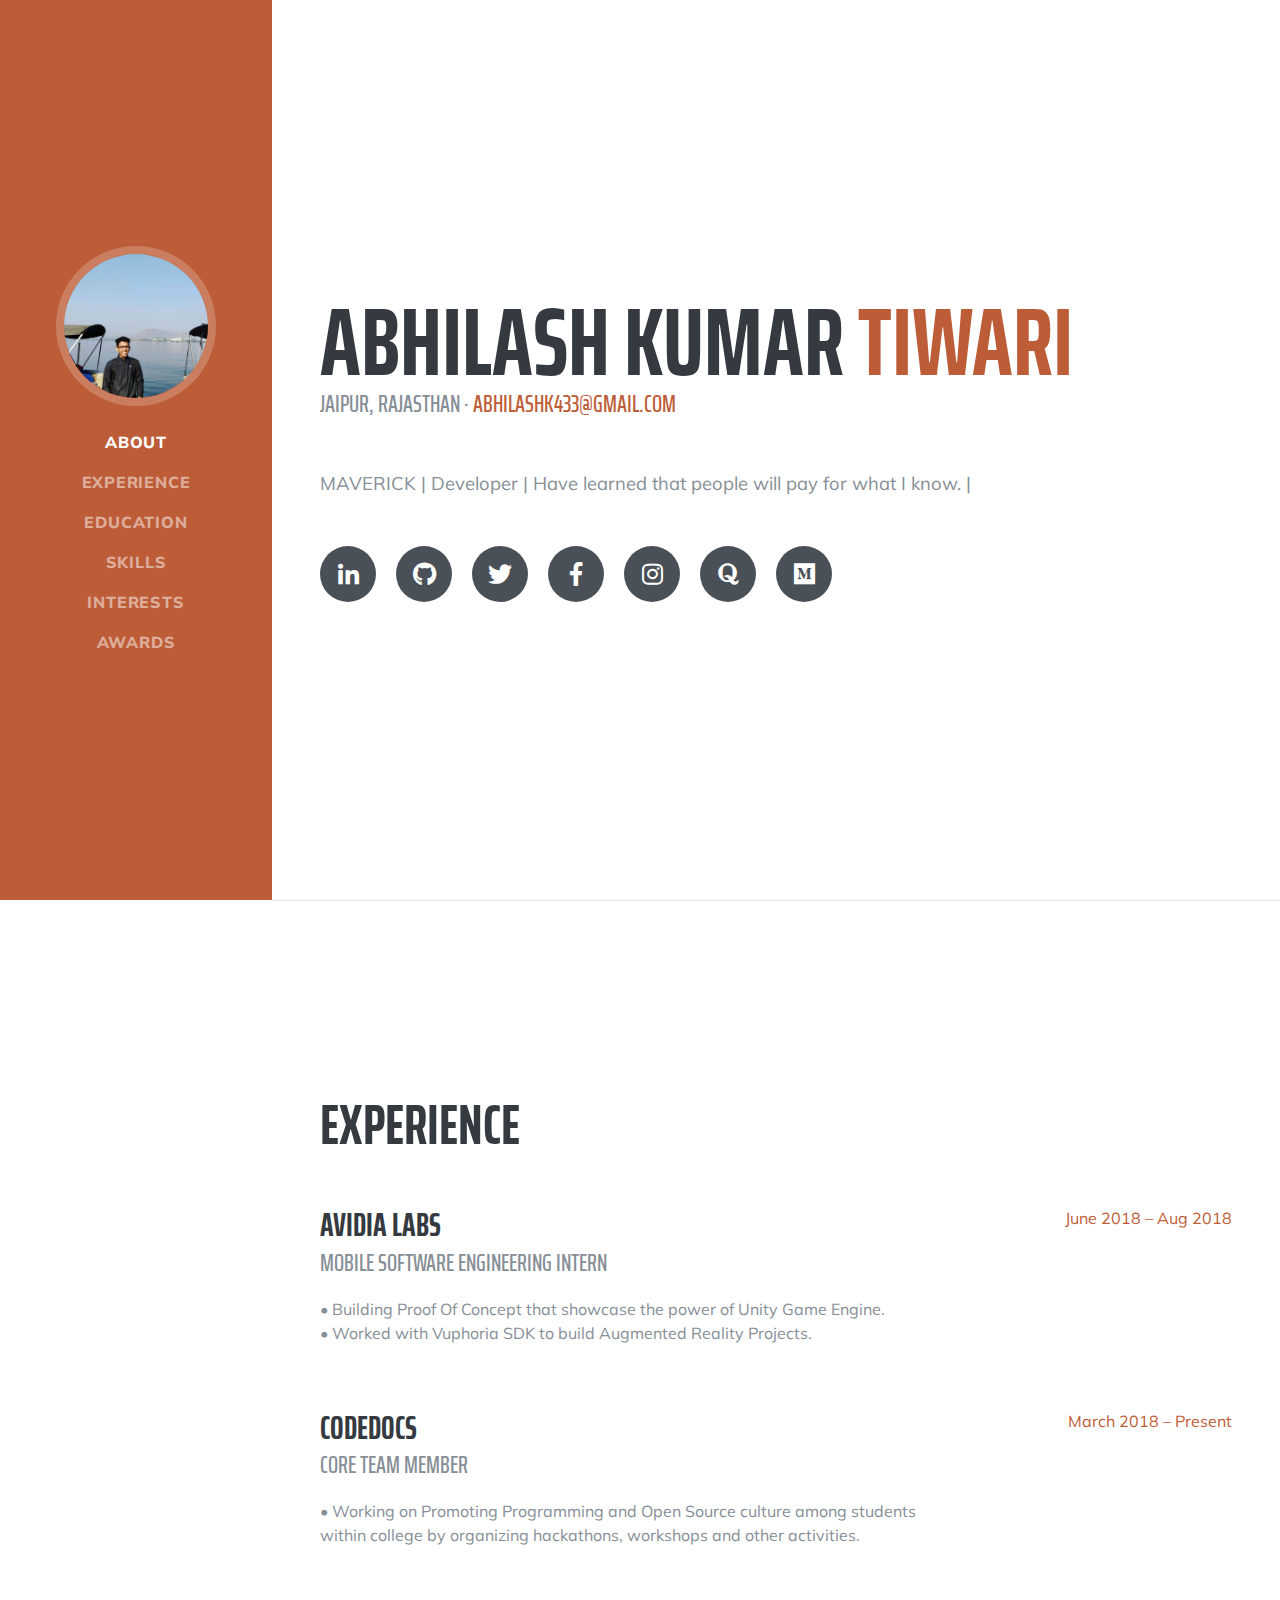
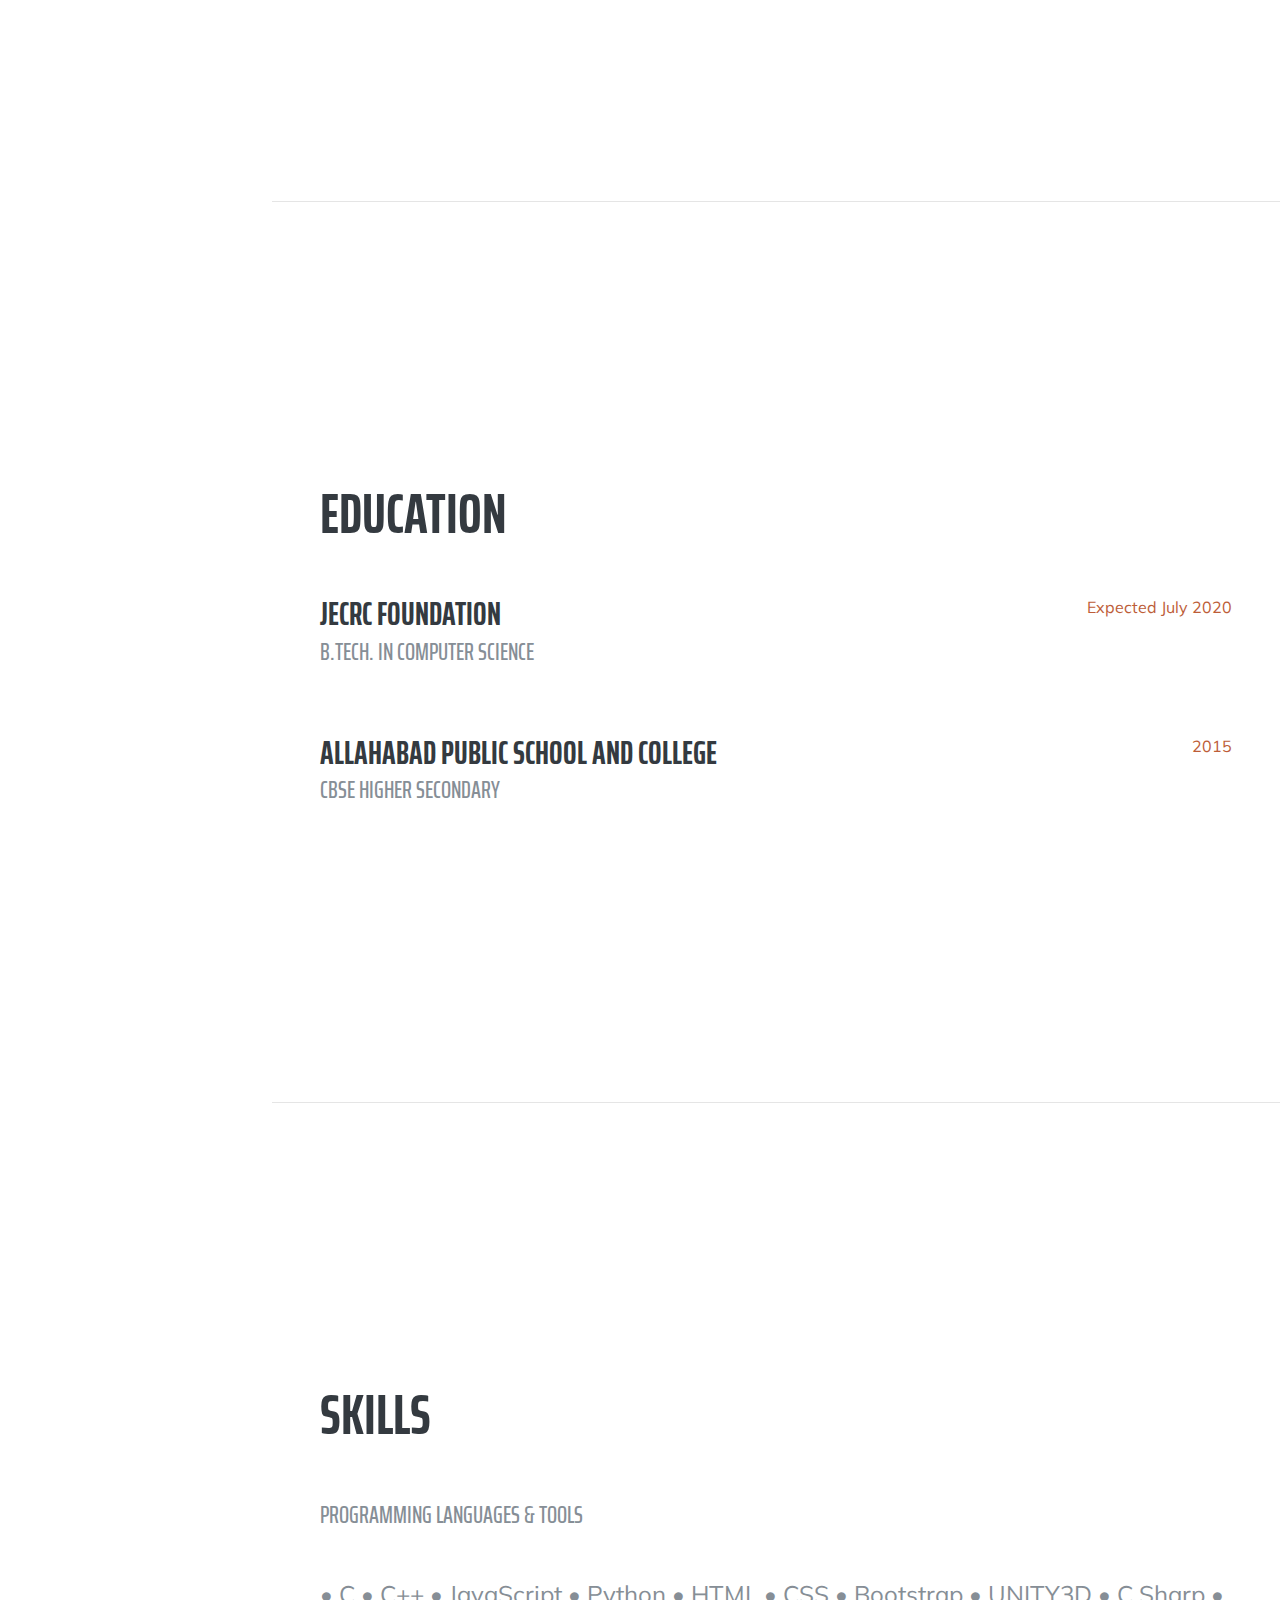
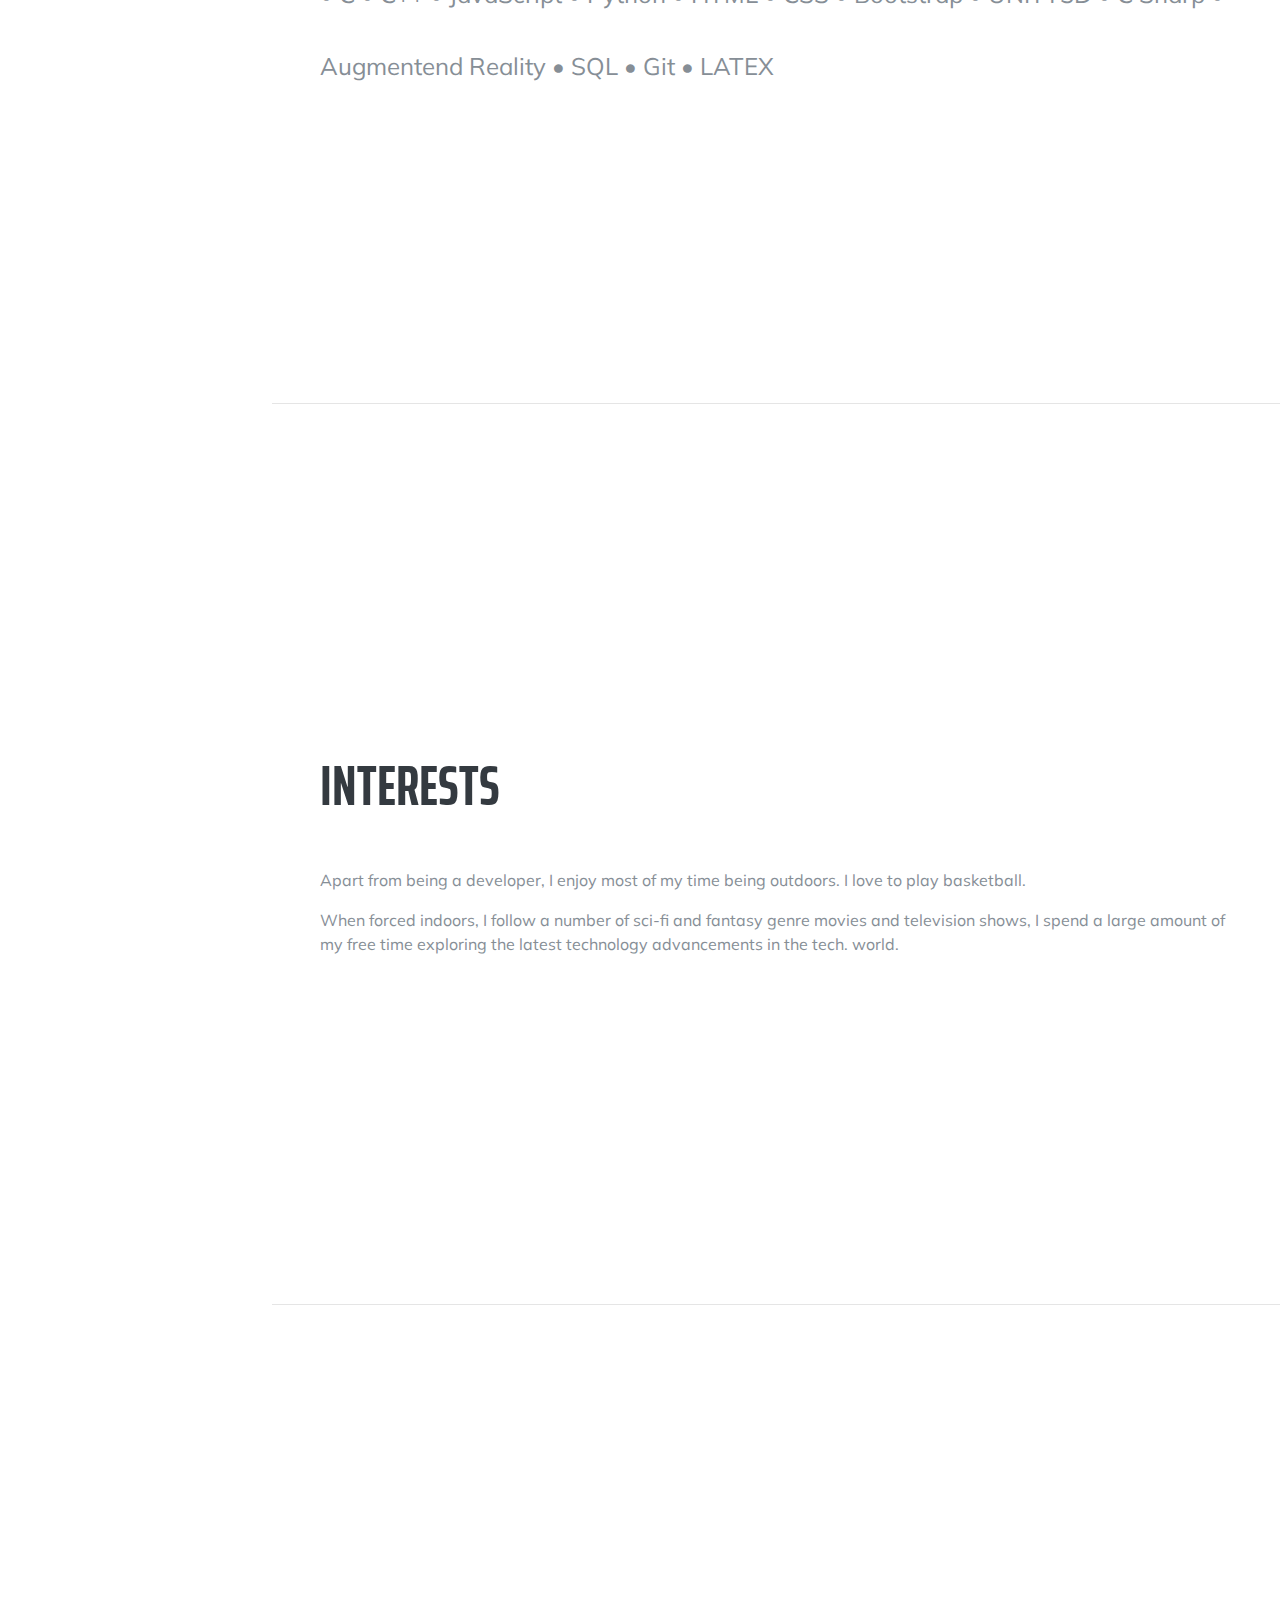
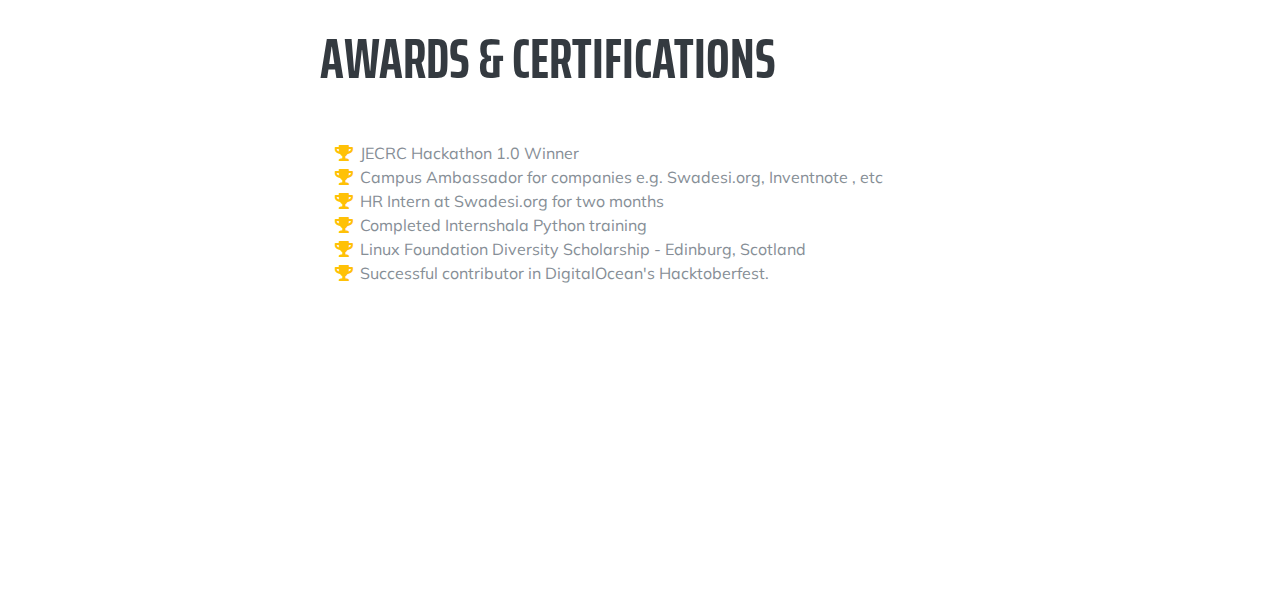
==== index.html @ 9f366ee9 "Title changed to Maverick" ====
<!DOCTYPE html>
<html lang="en">

  <head>

    <meta charset="utf-8">
    <meta name="viewport" content="width=device-width, initial-scale=1, shrink-to-fit=no">
    <meta name="description" content="">
    <meta name="author" content="">

    <title>Maverick</title>

    <!-- Bootstrap core CSS -->
    <link href="vendor/bootstrap/css/bootstrap.min.css" rel="stylesheet">

    <!-- Custom fonts for this template -->
    <link href="https://fonts.googleapis.com/css?family=Saira+Extra+Condensed:500,700" rel="stylesheet">
    <link href="https://fonts.googleapis.com/css?family=Muli:400,400i,800,800i" rel="stylesheet">
    <link href="vendor/fontawesome-free/css/all.min.css" rel="stylesheet">

    <!-- Custom styles for this template -->
    <link href="css/resume.min.css" rel="stylesheet">

  </head>

  <body id="page-top">

    <nav class="navbar navbar-expand-lg navbar-dark bg-primary fixed-top" id="sideNav">
      <a class="navbar-brand js-scroll-trigger" href="#page-top">
        <span class="d-block d-lg-none">Abhilash</span>
        <span class="d-none d-lg-block">
          <img class="img-fluid img-profile rounded-circle mx-auto mb-2" src="img/profile.jpg" alt="">
        </span>
      </a>
      <button class="navbar-toggler" type="button" data-toggle="collapse" data-target="#navbarSupportedContent" aria-controls="navbarSupportedContent" aria-expanded="false" aria-label="Toggle navigation">
        <span class="navbar-toggler-icon"></span>
      </button>
      <div class="collapse navbar-collapse" id="navbarSupportedContent">
        <ul class="navbar-nav">
          <li class="nav-item">
            <a class="nav-link js-scroll-trigger" href="#about">About</a>
          </li>
          <li class="nav-item">
            <a class="nav-link js-scroll-trigger" href="#experience">Experience</a>
          </li>
          <li class="nav-item">
            <a class="nav-link js-scroll-trigger" href="#education">Education</a>
          </li>
          <li class="nav-item">
            <a class="nav-link js-scroll-trigger" href="#skills">Skills</a>
          </li>
          <li class="nav-item">
            <a class="nav-link js-scroll-trigger" href="#interests">Interests</a>
          </li>
          <li class="nav-item">
            <a class="nav-link js-scroll-trigger" href="#awards">Awards</a>
          </li>
        </ul>
      </div>
    </nav>

    <div class="container-fluid p-0">

      <section class="resume-section p-3 p-lg-5 d-flex d-column" id="about">
        <div class="my-auto">
          <h1 class="mb-0">Abhilash Kumar
            <span class="text-primary">Tiwari</span>
          </h1>
          <div class="subheading mb-5">Jaipur, Rajasthan · 
            <a href="mailto:name@email.com">abhilashk433@gmail.com</a>
          </div>
          <p class="lead mb-5">MAVERICK | Developer | Have learned that people will pay for what I know. | </p>
          <div class="social-icons">
            <a href="https://www.linkedin.com/in/abhilashk433/" target="_blank">
              <i class="fab fa-linkedin-in"></i>
            </a>
            <a href="https://github.com/abhilashk433" target="_blank">
              <i class="fab fa-github"></i>
            </a>
            <a href="https://twitter.com/abhilashk433" target="_blank">
              <i class="fab fa-twitter"></i>
            </a>
            <a href="https://www.facebook.com/abhilashk433" target="_blank">
              <i class="fab fa-facebook-f"></i>
            </a>
            <a href="https://www.instagram.com/abhilash_ti_wari/?hl=en" target="_blank">
              <i class="fab fa-instagram"></i>
            </a>
            <a href="https://www.quora.com/profile/Abhilash-Kumar-182?share=ebcb8e58&srid=hCzfw" target="_blank">
              <i class="fab fa-quora"></i>
            </a>
            <a href="https://medium.com/@abhilashk433" target="_blank">
              <i class="fab fa-medium"></i>
            </a>
          </div>

        </div>
      </section>

      <hr class="m-0">

      <section class="resume-section p-3 p-lg-5 d-flex flex-column" id="experience">
        <div class="my-auto">
          <h2 class="mb-5">Experience</h2>

          <div class="resume-item d-flex flex-column flex-md-row mb-5">
            <div class="resume-content mr-auto">
              <h3 class="mb-0">AVIDIA LABS</h3>
              <div class="subheading mb-3"> MOBILE SOFTWARE ENGINEERING INTERN</div>
              <p>• Building Proof Of Concept that showcase the power of Unity Game Engine. <br>
                • Worked with Vuphoria SDK to build Augmented Reality Projects.</p>
            </div>
            <div class="resume-date text-md-right">
              <span class="text-primary">June 2018 – Aug 2018</span>
            </div>
          </div>

          <div class="resume-item d-flex flex-column flex-md-row mb-5">
            <div class="resume-content mr-auto">
              <h3 class="mb-0">CODEDOCS</h3>
              <div class="subheading mb-3">CORE TEAM MEMBER</div>
              <p>• Working on Promoting Programming and Open Source culture among students
                within college by organizing hackathons, workshops and other activities.</p>
            </div>
            <div class="resume-date text-md-right">
              <span class="text-primary">March 2018 – Present</span>
            </div>
          </div>

        </div>

      </section>

      <hr class="m-0">

      <section class="resume-section p-3 p-lg-5 d-flex flex-column" id="education">
        <div class="my-auto">
          <h2 class="mb-5">Education</h2>

          <div class="resume-item d-flex flex-column flex-md-row mb-5">
            <div class="resume-content mr-auto">
              <h3 class="mb-0">JECRC FOUNDATION</h3>
              <div class="subheading mb-3">B.TECH. IN COMPUTER SCIENCE</div>
              <!-- <div>Computer Science - Web Development Track</div>
              <p>GPA: 3.23</p> -->
            </div>
            <div class="resume-date text-md-right">
              <span class="text-primary">Expected July 2020</span>
            </div>
          </div>

          <div class="resume-item d-flex flex-column flex-md-row">
            <div class="resume-content mr-auto">
              <h3 class="mb-0">ALLAHABAD PUBLIC SCHOOL AND COLLEGE</h3>
              <div class="subheading mb-3">CBSE HIGHER SECONDARY</div>
              <!-- <p>GPA: 3.56</p> -->
            </div>
            <div class="resume-date text-md-right">
              <span class="text-primary">2015</span>
            </div>
          </div>

        </div>
      </section>

      <hr class="m-0">

      <section class="resume-section p-3 p-lg-5 d-flex flex-column" id="skills">
        <div class="my-auto">
          <h2 class="mb-5">Skills</h2>

          <div class="subheading mb-3">Programming Languages &amp; Tools</div>
          <ul class="list-inline dev-icons">
            <li class="list-inline-item">
                <p><font size="5">• C • C++ • JavaScript • Python
                    • HTML • CSS • Bootstrap
                    • UNITY3D • C Sharp
                    • Augmentend Reality
                    • SQL • Git • LATEX</font> 
                </p>
              </li>
                
            <!-- <li class="list-inline-item">
              <i class="fab fa-html5"></i>
            </li> -->
            <!-- <li class="list-inline-item">
              <i class="fab fa-css3-alt"></i>
            </li>
            <li class="list-inline-item">
              <i class="fab fa-js-square"></i>
            </li> -->
            <!-- <li class="list-inline-item">
              <i class="fab fa-angular"></i>
            </li>
            <li class="list-inline-item">
              <i class="fab fa-react"></i>
            </li>
            <li class="list-inline-item">
              <i class="fab fa-node-js"></i>
            </li>
            <li class="list-inline-item">
              <i class="fab fa-sass"></i>
            </li>
            <li class="list-inline-item">
              <i class="fab fa-less"></i>
            </li>
            <li class="list-inline-item">
              <i class="fab fa-wordpress"></i>
            </li>
            <li class="list-inline-item">
              <i class="fab fa-gulp"></i>
            </li>
            <li class="list-inline-item">
              <i class="fab fa-grunt"></i>
            </li>
            <li class="list-inline-item">
              <i class="fab fa-npm"></i>
            </li>
          </ul> -->

          <!-- <div class="subheading mb-3">Workflow</div>
          <ul class="fa-ul mb-0">
            <li>
              <i class="fa-li fa fa-check"></i>
              Mobile-First, Responsive Design</li>
            <li>
              <i class="fa-li fa fa-check"></i>
              Cross Browser Testing &amp; Debugging</li>
            <li>
              <i class="fa-li fa fa-check"></i>
              Cross Functional Teams</li>
            <li>
              <i class="fa-li fa fa-check"></i>
              Agile Development &amp; Scrum</li>
          </ul>
        </div> -->
      </section>

      <hr class="m-0">

      <section class="resume-section p-3 p-lg-5 d-flex flex-column" id="interests">
        <div class="my-auto">
          <h2 class="mb-5">Interests</h2>
          <p>Apart from being a developer, I enjoy most of my time being outdoors. I love to play basketball.</p>
          <p class="mb-0">When forced indoors, I follow a number of sci-fi and fantasy genre movies and television shows, I spend a large amount of my free time exploring the latest technology advancements in the tech. world.</p>
        </div>
      </section>

      <hr class="m-0">

      <section class="resume-section p-3 p-lg-5 d-flex flex-column" id="awards">
        <div class="my-auto">
          <h2 class="mb-5">Awards &amp; Certifications</h2>
          <ul class="fa-ul mb-0">
            <li>
              <i class="fa-li fa fa-trophy text-warning"></i>
              JECRC Hackathon 1.0 Winner</li>
            <li>
              <i class="fa-li fa fa-trophy text-warning"></i>
              Campus Ambassador for companies e.g. Swadesi.org, Inventnote , etc</li>
            <li>
              <i class="fa-li fa fa-trophy text-warning"></i>
              HR Intern at Swadesi.org for two months</li>
            <li>
              <i class="fa-li fa fa-trophy text-warning"></i>
              Completed Internshala Python training</li>
            <li>
              <i class="fa-li fa fa-trophy text-warning"></i>
              Linux Foundation Diversity Scholarship - Edinburg, Scotland</li>
            <li>
              <i class="fa-li fa fa-trophy text-warning"></i>
              Successful contributor in DigitalOcean's Hacktoberfest.</li>
          </ul>
        </div>
      </section>

    </div>

    <!-- Bootstrap core JavaScript -->
    <script src="vendor/jquery/jquery.min.js"></script>
    <script src="vendor/bootstrap/js/bootstrap.bundle.min.js"></script>

    <!-- Plugin JavaScript -->
    <script src="vendor/jquery-easing/jquery.easing.min.js"></script>

    <!-- Custom scripts for this template -->
    <script src="js/resume.min.js"></script>

  </body>

</html>
---- vendor/fontawesome-free/css/all.min.css ----
/*!
 * Font Awesome Free 5.2.0 by @fontawesome - https://fontawesome.com
 * License - https://fontawesome.com/license (Icons: CC BY 4.0, Fonts: SIL OFL 1.1, Code: MIT License)
 */
.fa,.fab,.fal,.far,.fas{-moz-osx-font-smoothing:grayscale;-webkit-font-smoothing:antialiased;display:inline-block;font-style:normal;font-variant:normal;text-rendering:auto;line-height:1}.fa-lg{font-size:1.33333em;line-height:.75em;vertical-align:-.0667em}.fa-xs{font-size:.75em}.fa-sm{font-size:.875em}.fa-1x{font-size:1em}.fa-2x{font-size:2em}.fa-3x{font-size:3em}.fa-4x{font-size:4em}.fa-5x{font-size:5em}.fa-6x{font-size:6em}.fa-7x{font-size:7em}.fa-8x{font-size:8em}.fa-9x{font-size:9em}.fa-10x{font-size:10em}.fa-fw{text-align:center;width:1.25em}.fa-ul{list-style-type:none;margin-left:2.5em;padding-left:0}.fa-ul>li{position:relative}.fa-li{left:-2em;position:absolute;text-align:center;width:2em;line-height:inherit}.fa-border{border:.08em solid #eee;border-radius:.1em;padding:.2em .25em .15em}.fa-pull-left{float:left}.fa-pull-right{float:right}.fa.fa-pull-left,.fab.fa-pull-left,.fal.fa-pull-left,.far.fa-pull-left,.fas.fa-pull-left{margin-right:.3em}.fa.fa-pull-right,.fab.fa-pull-right,.fal.fa-pull-right,.far.fa-pull-right,.fas.fa-pull-right{margin-left:.3em}.fa-spin{animation:a 2s infinite linear}.fa-pulse{animation:a 1s infinite steps(8)}@keyframes a{0%{transform:rotate(0deg)}to{transform:rotate(1turn)}}.fa-rotate-90{-ms-filter:"progid:DXImageTransform.Microsoft.BasicImage(rotation=1)";transform:rotate(90deg)}.fa-rotate-180{-ms-filter:"progid:DXImageTransform.Microsoft.BasicImage(rotation=2)";transform:rotate(180deg)}.fa-rotate-270{-ms-filter:"progid:DXImageTransform.Microsoft.BasicImage(rotation=3)";transform:rotate(270deg)}.fa-flip-horizontal{-ms-filter:"progid:DXImageTransform.Microsoft.BasicImage(rotation=0, mirror=1)";transform:scaleX(-1)}.fa-flip-vertical{transform:scaleY(-1)}.fa-flip-horizontal.fa-flip-vertical,.fa-flip-vertical{-ms-filter:"progid:DXImageTransform.Microsoft.BasicImage(rotation=2, mirror=1)"}.fa-flip-horizontal.fa-flip-vertical{transform:scale(-1)}:root .fa-flip-horizontal,:root .fa-flip-vertical,:root .fa-rotate-90,:root .fa-rotate-180,:root .fa-rotate-270{-webkit-filter:none;filter:none}.fa-stack{display:inline-block;height:2em;line-height:2em;position:relative;vertical-align:middle;width:2em}.fa-stack-1x,.fa-stack-2x{left:0;position:absolute;text-align:center;width:100%}.fa-stack-1x{line-height:inherit}.fa-stack-2x{font-size:2em}.fa-inverse{color:#fff}.fa-500px:before{content:"\f26e"}.fa-accessible-icon:before{content:"\f368"}.fa-accusoft:before{content:"\f369"}.fa-address-book:before{content:"\f2b9"}.fa-address-card:before{content:"\f2bb"}.fa-adjust:before{content:"\f042"}.fa-adn:before{content:"\f170"}.fa-adversal:before{content:"\f36a"}.fa-affiliatetheme:before{content:"\f36b"}.fa-air-freshener:before{content:"\f5d0"}.fa-algolia:before{content:"\f36c"}.fa-align-center:before{content:"\f037"}.fa-align-justify:before{content:"\f039"}.fa-align-left:before{content:"\f036"}.fa-align-right:before{content:"\f038"}.fa-allergies:before{content:"\f461"}.fa-amazon:before{content:"\f270"}.fa-amazon-pay:before{content:"\f42c"}.fa-ambulance:before{content:"\f0f9"}.fa-american-sign-language-interpreting:before{content:"\f2a3"}.fa-amilia:before{content:"\f36d"}.fa-anchor:before{content:"\f13d"}.fa-android:before{content:"\f17b"}.fa-angellist:before{content:"\f209"}.fa-angle-double-down:before{content:"\f103"}.fa-angle-double-left:before{content:"\f100"}.fa-angle-double-right:before{content:"\f101"}.fa-angle-double-up:before{content:"\f102"}.fa-angle-down:before{content:"\f107"}.fa-angle-left:before{content:"\f104"}.fa-angle-right:before{content:"\f105"}.fa-angle-up:before{content:"\f106"}.fa-angry:before{content:"\f556"}.fa-angrycreative:before{content:"\f36e"}.fa-angular:before{content:"\f420"}.fa-app-store:before{content:"\f36f"}.fa-app-store-ios:before{content:"\f370"}.fa-apper:before{content:"\f371"}.fa-apple:before{content:"\f179"}.fa-apple-alt:before{content:"\f5d1"}.fa-apple-pay:before{content:"\f415"}.fa-archive:before{content:"\f187"}.fa-archway:before{content:"\f557"}.fa-arrow-alt-circle-down:before{content:"\f358"}.fa-arrow-alt-circle-left:before{content:"\f359"}.fa-arrow-alt-circle-right:before{content:"\f35a"}.fa-arrow-alt-circle-up:before{content:"\f35b"}.fa-arrow-circle-down:before{content:"\f0ab"}.fa-arrow-circle-left:before{content:"\f0a8"}.fa-arrow-circle-right:before{content:"\f0a9"}.fa-arrow-circle-up:before{content:"\f0aa"}.fa-arrow-down:before{content:"\f063"}.fa-arrow-left:before{content:"\f060"}.fa-arrow-right:before{content:"\f061"}.fa-arrow-up:before{content:"\f062"}.fa-arrows-alt:before{content:"\f0b2"}.fa-arrows-alt-h:before{content:"\f337"}.fa-arrows-alt-v:before{content:"\f338"}.fa-assistive-listening-systems:before{content:"\f2a2"}.fa-asterisk:before{content:"\f069"}.fa-asymmetrik:before{content:"\f372"}.fa-at:before{content:"\f1fa"}.fa-atlas:before{content:"\f558"}.fa-atom:before{content:"\f5d2"}.fa-audible:before{content:"\f373"}.fa-audio-description:before{content:"\f29e"}.fa-autoprefixer:before{content:"\f41c"}.fa-avianex:before{content:"\f374"}.fa-aviato:before{content:"\f421"}.fa-award:before{content:"\f559"}.fa-aws:before{content:"\f375"}.fa-backspace:before{content:"\f55a"}.fa-backward:before{content:"\f04a"}.fa-balance-scale:before{content:"\f24e"}.fa-ban:before{content:"\f05e"}.fa-band-aid:before{content:"\f462"}.fa-bandcamp:before{content:"\f2d5"}.fa-barcode:before{content:"\f02a"}.fa-bars:before{content:"\f0c9"}.fa-baseball-ball:before{content:"\f433"}.fa-basketball-ball:before{content:"\f434"}.fa-bath:before{content:"\f2cd"}.fa-battery-empty:before{content:"\f244"}.fa-battery-full:before{content:"\f240"}.fa-battery-half:before{content:"\f242"}.fa-battery-quarter:before{content:"\f243"}.fa-battery-three-quarters:before{content:"\f241"}.fa-bed:before{content:"\f236"}.fa-beer:before{content:"\f0fc"}.fa-behance:before{content:"\f1b4"}.fa-behance-square:before{content:"\f1b5"}.fa-bell:before{content:"\f0f3"}.fa-bell-slash:before{content:"\f1f6"}.fa-bezier-curve:before{content:"\f55b"}.fa-bicycle:before{content:"\f206"}.fa-bimobject:before{content:"\f378"}.fa-binoculars:before{content:"\f1e5"}.fa-birthday-cake:before{content:"\f1fd"}.fa-bitbucket:before{content:"\f171"}.fa-bitcoin:before{content:"\f379"}.fa-bity:before{content:"\f37a"}.fa-black-tie:before{content:"\f27e"}.fa-blackberry:before{content:"\f37b"}.fa-blender:before{content:"\f517"}.fa-blind:before{content:"\f29d"}.fa-blogger:before{content:"\f37c"}.fa-blogger-b:before{content:"\f37d"}.fa-bluetooth:before{content:"\f293"}.fa-bluetooth-b:before{content:"\f294"}.fa-bold:before{content:"\f032"}.fa-bolt:before{content:"\f0e7"}.fa-bomb:before{content:"\f1e2"}.fa-bone:before{content:"\f5d7"}.fa-bong:before{content:"\f55c"}.fa-book:before{content:"\f02d"}.fa-book-open:before{content:"\f518"}.fa-book-reader:before{content:"\f5da"}.fa-bookmark:before{content:"\f02e"}.fa-bowling-ball:before{content:"\f436"}.fa-box:before{content:"\f466"}.fa-box-open:before{content:"\f49e"}.fa-boxes:before{content:"\f468"}.fa-braille:before{content:"\f2a1"}.fa-brain:before{content:"\f5dc"}.fa-briefcase:before{content:"\f0b1"}.fa-briefcase-medical:before{content:"\f469"}.fa-broadcast-tower:before{content:"\f519"}.fa-broom:before{content:"\f51a"}.fa-brush:before{content:"\f55d"}.fa-btc:before{content:"\f15a"}.fa-bug:before{content:"\f188"}.fa-building:before{content:"\f1ad"}.fa-bullhorn:before{content:"\f0a1"}.fa-bullseye:before{content:"\f140"}.fa-burn:before{content:"\f46a"}.fa-buromobelexperte:before{content:"\f37f"}.fa-bus:before{content:"\f207"}.fa-bus-alt:before{content:"\f55e"}.fa-buysellads:before{content:"\f20d"}.fa-calculator:before{content:"\f1ec"}.fa-calendar:before{content:"\f133"}.fa-calendar-alt:before{content:"\f073"}.fa-calendar-check:before{content:"\f274"}.fa-calendar-minus:before{content:"\f272"}.fa-calendar-plus:before{content:"\f271"}.fa-calendar-times:before{content:"\f273"}.fa-camera:before{content:"\f030"}.fa-camera-retro:before{content:"\f083"}.fa-cannabis:before{content:"\f55f"}.fa-capsules:before{content:"\f46b"}.fa-car:before{content:"\f1b9"}.fa-car-alt:before{content:"\f5de"}.fa-car-battery:before{content:"\f5df"}.fa-car-crash:before{content:"\f5e1"}.fa-car-side:before{content:"\f5e4"}.fa-caret-down:before{content:"\f0d7"}.fa-caret-left:before{content:"\f0d9"}.fa-caret-right:before{content:"\f0da"}.fa-caret-square-down:before{content:"\f150"}.fa-caret-square-left:before{content:"\f191"}.fa-caret-square-right:before{content:"\f152"}.fa-caret-square-up:before{content:"\f151"}.fa-caret-up:before{content:"\f0d8"}.fa-cart-arrow-down:before{content:"\f218"}.fa-cart-plus:before{content:"\f217"}.fa-cc-amazon-pay:before{content:"\f42d"}.fa-cc-amex:before{content:"\f1f3"}.fa-cc-apple-pay:before{content:"\f416"}.fa-cc-diners-club:before{content:"\f24c"}.fa-cc-discover:before{content:"\f1f2"}.fa-cc-jcb:before{content:"\f24b"}.fa-cc-mastercard:before{content:"\f1f1"}.fa-cc-paypal:before{content:"\f1f4"}.fa-cc-stripe:before{content:"\f1f5"}.fa-cc-visa:before{content:"\f1f0"}.fa-centercode:before{content:"\f380"}.fa-certificate:before{content:"\f0a3"}.fa-chalkboard:before{content:"\f51b"}.fa-chalkboard-teacher:before{content:"\f51c"}.fa-charging-station:before{content:"\f5e7"}.fa-chart-area:before{content:"\f1fe"}.fa-chart-bar:before{content:"\f080"}.fa-chart-line:before{content:"\f201"}.fa-chart-pie:before{content:"\f200"}.fa-check:before{content:"\f00c"}.fa-check-circle:before{content:"\f058"}.fa-check-double:before{content:"\f560"}.fa-check-square:before{content:"\f14a"}.fa-chess:before{content:"\f439"}.fa-chess-bishop:before{content:"\f43a"}.fa-chess-board:before{content:"\f43c"}.fa-chess-king:before{content:"\f43f"}.fa-chess-knight:before{content:"\f441"}.fa-chess-pawn:before{content:"\f443"}.fa-chess-queen:before{content:"\f445"}.fa-chess-rook:before{content:"\f447"}.fa-chevron-circle-down:before{content:"\f13a"}.fa-chevron-circle-left:before{content:"\f137"}.fa-chevron-circle-right:before{content:"\f138"}.fa-chevron-circle-up:before{content:"\f139"}.fa-chevron-down:before{content:"\f078"}.fa-chevron-left:before{content:"\f053"}.fa-chevron-right:before{content:"\f054"}.fa-chevron-up:before{content:"\f077"}.fa-child:before{content:"\f1ae"}.fa-chrome:before{content:"\f268"}.fa-church:before{content:"\f51d"}.fa-circle:before{content:"\f111"}.fa-circle-notch:before{content:"\f1ce"}.fa-clipboard:before{content:"\f328"}.fa-clipboard-check:before{content:"\f46c"}.fa-clipboard-list:before{content:"\f46d"}.fa-clock:before{content:"\f017"}.fa-clone:before{content:"\f24d"}.fa-closed-captioning:before{content:"\f20a"}.fa-cloud:before{content:"\f0c2"}.fa-cloud-download-alt:before{content:"\f381"}.fa-cloud-upload-alt:before{content:"\f382"}.fa-cloudscale:before{content:"\f383"}.fa-cloudsmith:before{content:"\f384"}.fa-cloudversify:before{content:"\f385"}.fa-cocktail:before{content:"\f561"}.fa-code:before{content:"\f121"}.fa-code-branch:before{content:"\f126"}.fa-codepen:before{content:"\f1cb"}.fa-codiepie:before{content:"\f284"}.fa-coffee:before{content:"\f0f4"}.fa-cog:before{content:"\f013"}.fa-cogs:before{content:"\f085"}.fa-coins:before{content:"\f51e"}.fa-columns:before{content:"\f0db"}.fa-comment:before{content:"\f075"}.fa-comment-alt:before{content:"\f27a"}.fa-comment-dots:before{content:"\f4ad"}.fa-comment-slash:before{content:"\f4b3"}.fa-comments:before{content:"\f086"}.fa-compact-disc:before{content:"\f51f"}.fa-compass:before{content:"\f14e"}.fa-compress:before{content:"\f066"}.fa-concierge-bell:before{content:"\f562"}.fa-connectdevelop:before{content:"\f20e"}.fa-contao:before{content:"\f26d"}.fa-cookie:before{content:"\f563"}.fa-cookie-bite:before{content:"\f564"}.fa-copy:before{content:"\f0c5"}.fa-copyright:before{content:"\f1f9"}.fa-couch:before{content:"\f4b8"}.fa-cpanel:before{content:"\f388"}.fa-creative-commons:before{content:"\f25e"}.fa-creative-commons-by:before{content:"\f4e7"}.fa-creative-commons-nc:before{content:"\f4e8"}.fa-creative-commons-nc-eu:before{content:"\f4e9"}.fa-creative-commons-nc-jp:before{content:"\f4ea"}.fa-creative-commons-nd:before{content:"\f4eb"}.fa-creative-commons-pd:before{content:"\f4ec"}.fa-creative-commons-pd-alt:before{content:"\f4ed"}.fa-creative-commons-remix:before{content:"\f4ee"}.fa-creative-commons-sa:before{content:"\f4ef"}.fa-creative-commons-sampling:before{content:"\f4f0"}.fa-creative-commons-sampling-plus:before{content:"\f4f1"}.fa-creative-commons-share:before{content:"\f4f2"}.fa-credit-card:before{content:"\f09d"}.fa-crop:before{content:"\f125"}.fa-crop-alt:before{content:"\f565"}.fa-crosshairs:before{content:"\f05b"}.fa-crow:before{content:"\f520"}.fa-crown:before{content:"\f521"}.fa-css3:before{content:"\f13c"}.fa-css3-alt:before{content:"\f38b"}.fa-cube:before{content:"\f1b2"}.fa-cubes:before{content:"\f1b3"}.fa-cut:before{content:"\f0c4"}.fa-cuttlefish:before{content:"\f38c"}.fa-d-and-d:before{content:"\f38d"}.fa-dashcube:before{content:"\f210"}.fa-database:before{content:"\f1c0"}.fa-deaf:before{content:"\f2a4"}.fa-delicious:before{content:"\f1a5"}.fa-deploydog:before{content:"\f38e"}.fa-deskpro:before{content:"\f38f"}.fa-desktop:before{content:"\f108"}.fa-deviantart:before{content:"\f1bd"}.fa-diagnoses:before{content:"\f470"}.fa-dice:before{content:"\f522"}.fa-dice-five:before{content:"\f523"}.fa-dice-four:before{content:"\f524"}.fa-dice-one:before{content:"\f525"}.fa-dice-six:before{content:"\f526"}.fa-dice-three:before{content:"\f527"}.fa-dice-two:before{content:"\f528"}.fa-digg:before{content:"\f1a6"}.fa-digital-ocean:before{content:"\f391"}.fa-digital-tachograph:before{content:"\f566"}.fa-directions:before{content:"\f5eb"}.fa-discord:before{content:"\f392"}.fa-discourse:before{content:"\f393"}.fa-divide:before{content:"\f529"}.fa-dizzy:before{content:"\f567"}.fa-dna:before{content:"\f471"}.fa-dochub:before{content:"\f394"}.fa-docker:before{content:"\f395"}.fa-dollar-sign:before{content:"\f155"}.fa-dolly:before{content:"\f472"}.fa-dolly-flatbed:before{content:"\f474"}.fa-donate:before{content:"\f4b9"}.fa-door-closed:before{content:"\f52a"}.fa-door-open:before{content:"\f52b"}.fa-dot-circle:before{content:"\f192"}.fa-dove:before{content:"\f4ba"}.fa-download:before{content:"\f019"}.fa-draft2digital:before{content:"\f396"}.fa-drafting-compass:before{content:"\f568"}.fa-draw-polygon:before{content:"\f5ee"}.fa-dribbble:before{content:"\f17d"}.fa-dribbble-square:before{content:"\f397"}.fa-dropbox:before{content:"\f16b"}.fa-drum:before{content:"\f569"}.fa-drum-steelpan:before{content:"\f56a"}.fa-drupal:before{content:"\f1a9"}.fa-dumbbell:before{content:"\f44b"}.fa-dyalog:before{content:"\f399"}.fa-earlybirds:before{content:"\f39a"}.fa-ebay:before{content:"\f4f4"}.fa-edge:before{content:"\f282"}.fa-edit:before{content:"\f044"}.fa-eject:before{content:"\f052"}.fa-elementor:before{content:"\f430"}.fa-ellipsis-h:before{content:"\f141"}.fa-ellipsis-v:before{content:"\f142"}.fa-ello:before{content:"\f5f1"}.fa-ember:before{content:"\f423"}.fa-empire:before{content:"\f1d1"}.fa-envelope:before{content:"\f0e0"}.fa-envelope-open:before{content:"\f2b6"}.fa-envelope-square:before{content:"\f199"}.fa-envira:before{content:"\f299"}.fa-equals:before{content:"\f52c"}.fa-eraser:before{content:"\f12d"}.fa-erlang:before{content:"\f39d"}.fa-ethereum:before{content:"\f42e"}.fa-etsy:before{content:"\f2d7"}.fa-euro-sign:before{content:"\f153"}.fa-exchange-alt:before{content:"\f362"}.fa-exclamation:before{content:"\f12a"}.fa-exclamation-circle:before{content:"\f06a"}.fa-exclamation-triangle:before{content:"\f071"}.fa-expand:before{content:"\f065"}.fa-expand-arrows-alt:before{content:"\f31e"}.fa-expeditedssl:before{content:"\f23e"}.fa-external-link-alt:before{content:"\f35d"}.fa-external-link-square-alt:before{content:"\f360"}.fa-eye:before{content:"\f06e"}.fa-eye-dropper:before{content:"\f1fb"}.fa-eye-slash:before{content:"\f070"}.fa-facebook:before{content:"\f09a"}.fa-facebook-f:before{content:"\f39e"}.fa-facebook-messenger:before{content:"\f39f"}.fa-facebook-square:before{content:"\f082"}.fa-fast-backward:before{content:"\f049"}.fa-fast-forward:before{content:"\f050"}.fa-fax:before{content:"\f1ac"}.fa-feather:before{content:"\f52d"}.fa-feather-alt:before{content:"\f56b"}.fa-female:before{content:"\f182"}.fa-fighter-jet:before{content:"\f0fb"}.fa-file:before{content:"\f15b"}.fa-file-alt:before{content:"\f15c"}.fa-file-archive:before{content:"\f1c6"}.fa-file-audio:before{content:"\f1c7"}.fa-file-code:before{content:"\f1c9"}.fa-file-contract:before{content:"\f56c"}.fa-file-download:before{content:"\f56d"}.fa-file-excel:before{content:"\f1c3"}.fa-file-export:before{content:"\f56e"}.fa-file-image:before{content:"\f1c5"}.fa-file-import:before{content:"\f56f"}.fa-file-invoice:before{content:"\f570"}.fa-file-invoice-dollar:before{content:"\f571"}.fa-file-medical:before{content:"\f477"}.fa-file-medical-alt:before{content:"\f478"}.fa-file-pdf:before{content:"\f1c1"}.fa-file-powerpoint:before{content:"\f1c4"}.fa-file-prescription:before{content:"\f572"}.fa-file-signature:before{content:"\f573"}.fa-file-upload:before{content:"\f574"}.fa-file-video:before{content:"\f1c8"}.fa-file-word:before{content:"\f1c2"}.fa-fill:before{content:"\f575"}.fa-fill-drip:before{content:"\f576"}.fa-film:before{content:"\f008"}.fa-filter:before{content:"\f0b0"}.fa-fingerprint:before{content:"\f577"}.fa-fire:before{content:"\f06d"}.fa-fire-extinguisher:before{content:"\f134"}.fa-firefox:before{content:"\f269"}.fa-first-aid:before{content:"\f479"}.fa-first-order:before{content:"\f2b0"}.fa-first-order-alt:before{content:"\f50a"}.fa-firstdraft:before{content:"\f3a1"}.fa-fish:before{content:"\f578"}.fa-flag:before{content:"\f024"}.fa-flag-checkered:before{content:"\f11e"}.fa-flask:before{content:"\f0c3"}.fa-flickr:before{content:"\f16e"}.fa-flipboard:before{content:"\f44d"}.fa-flushed:before{content:"\f579"}.fa-fly:before{content:"\f417"}.fa-folder:before{content:"\f07b"}.fa-folder-open:before{content:"\f07c"}.fa-font:before{content:"\f031"}.fa-font-awesome:before{content:"\f2b4"}.fa-font-awesome-alt:before{content:"\f35c"}.fa-font-awesome-flag:before{content:"\f425"}.fa-font-awesome-logo-full:before{content:"\f4e6"}.fa-fonticons:before{content:"\f280"}.fa-fonticons-fi:before{content:"\f3a2"}.fa-football-ball:before{content:"\f44e"}.fa-fort-awesome:before{content:"\f286"}.fa-fort-awesome-alt:before{content:"\f3a3"}.fa-forumbee:before{content:"\f211"}.fa-forward:before{content:"\f04e"}.fa-foursquare:before{content:"\f180"}.fa-free-code-camp:before{content:"\f2c5"}.fa-freebsd:before{content:"\f3a4"}.fa-frog:before{content:"\f52e"}.fa-frown:before{content:"\f119"}.fa-frown-open:before{content:"\f57a"}.fa-fulcrum:before{content:"\f50b"}.fa-futbol:before{content:"\f1e3"}.fa-galactic-republic:before{content:"\f50c"}.fa-galactic-senate:before{content:"\f50d"}.fa-gamepad:before{content:"\f11b"}.fa-gas-pump:before{content:"\f52f"}.fa-gavel:before{content:"\f0e3"}.fa-gem:before{content:"\f3a5"}.fa-genderless:before{content:"\f22d"}.fa-get-pocket:before{content:"\f265"}.fa-gg:before{content:"\f260"}.fa-gg-circle:before{content:"\f261"}.fa-gift:before{content:"\f06b"}.fa-git:before{content:"\f1d3"}.fa-git-square:before{content:"\f1d2"}.fa-github:before{content:"\f09b"}.fa-github-alt:before{content:"\f113"}.fa-github-square:before{content:"\f092"}.fa-gitkraken:before{content:"\f3a6"}.fa-gitlab:before{content:"\f296"}.fa-gitter:before{content:"\f426"}.fa-glass-martini:before{content:"\f000"}.fa-glass-martini-alt:before{content:"\f57b"}.fa-glasses:before{content:"\f530"}.fa-glide:before{content:"\f2a5"}.fa-glide-g:before{content:"\f2a6"}.fa-globe:before{content:"\f0ac"}.fa-globe-africa:before{content:"\f57c"}.fa-globe-americas:before{content:"\f57d"}.fa-globe-asia:before{content:"\f57e"}.fa-gofore:before{content:"\f3a7"}.fa-golf-ball:before{content:"\f450"}.fa-goodreads:before{content:"\f3a8"}.fa-goodreads-g:before{content:"\f3a9"}.fa-google:before{content:"\f1a0"}.fa-google-drive:before{content:"\f3aa"}.fa-google-play:before{content:"\f3ab"}.fa-google-plus:before{content:"\f2b3"}.fa-google-plus-g:before{content:"\f0d5"}.fa-google-plus-square:before{content:"\f0d4"}.fa-google-wallet:before{content:"\f1ee"}.fa-graduation-cap:before{content:"\f19d"}.fa-gratipay:before{content:"\f184"}.fa-grav:before{content:"\f2d6"}.fa-greater-than:before{content:"\f531"}.fa-greater-than-equal:before{content:"\f532"}.fa-grimace:before{content:"\f57f"}.fa-grin:before{content:"\f580"}.fa-grin-alt:before{content:"\f581"}.fa-grin-beam:before{content:"\f582"}.fa-grin-beam-sweat:before{content:"\f583"}.fa-grin-hearts:before{content:"\f584"}.fa-grin-squint:before{content:"\f585"}.fa-grin-squint-tears:before{content:"\f586"}.fa-grin-stars:before{content:"\f587"}.fa-grin-tears:before{content:"\f588"}.fa-grin-tongue:before{content:"\f589"}.fa-grin-tongue-squint:before{content:"\f58a"}.fa-grin-tongue-wink:before{content:"\f58b"}.fa-grin-wink:before{content:"\f58c"}.fa-grip-horizontal:before{content:"\f58d"}.fa-grip-vertical:before{content:"\f58e"}.fa-gripfire:before{content:"\f3ac"}.fa-grunt:before{content:"\f3ad"}.fa-gulp:before{content:"\f3ae"}.fa-h-square:before{content:"\f0fd"}.fa-hacker-news:before{content:"\f1d4"}.fa-hacker-news-square:before{content:"\f3af"}.fa-hackerrank:before{content:"\f5f7"}.fa-hand-holding:before{content:"\f4bd"}.fa-hand-holding-heart:before{content:"\f4be"}.fa-hand-holding-usd:before{content:"\f4c0"}.fa-hand-lizard:before{content:"\f258"}.fa-hand-paper:before{content:"\f256"}.fa-hand-peace:before{content:"\f25b"}.fa-hand-point-down:before{content:"\f0a7"}.fa-hand-point-left:before{content:"\f0a5"}.fa-hand-point-right:before{content:"\f0a4"}.fa-hand-point-up:before{content:"\f0a6"}.fa-hand-pointer:before{content:"\f25a"}.fa-hand-rock:before{content:"\f255"}.fa-hand-scissors:before{content:"\f257"}.fa-hand-spock:before{content:"\f259"}.fa-hands:before{content:"\f4c2"}.fa-hands-helping:before{content:"\f4c4"}.fa-handshake:before{content:"\f2b5"}.fa-hashtag:before{content:"\f292"}.fa-hdd:before{content:"\f0a0"}.fa-heading:before{content:"\f1dc"}.fa-headphones:before{content:"\f025"}.fa-headphones-alt:before{content:"\f58f"}.fa-headset:before{content:"\f590"}.fa-heart:before{content:"\f004"}.fa-heartbeat:before{content:"\f21e"}.fa-helicopter:before{content:"\f533"}.fa-highlighter:before{content:"\f591"}.fa-hips:before{content:"\f452"}.fa-hire-a-helper:before{content:"\f3b0"}.fa-history:before{content:"\f1da"}.fa-hockey-puck:before{content:"\f453"}.fa-home:before{content:"\f015"}.fa-hooli:before{content:"\f427"}.fa-hornbill:before{content:"\f592"}.fa-hospital:before{content:"\f0f8"}.fa-hospital-alt:before{content:"\f47d"}.fa-hospital-symbol:before{content:"\f47e"}.fa-hot-tub:before{content:"\f593"}.fa-hotel:before{content:"\f594"}.fa-hotjar:before{content:"\f3b1"}.fa-hourglass:before{content:"\f254"}.fa-hourglass-end:before{content:"\f253"}.fa-hourglass-half:before{content:"\f252"}.fa-hourglass-start:before{content:"\f251"}.fa-houzz:before{content:"\f27c"}.fa-html5:before{content:"\f13b"}.fa-hubspot:before{content:"\f3b2"}.fa-i-cursor:before{content:"\f246"}.fa-id-badge:before{content:"\f2c1"}.fa-id-card:before{content:"\f2c2"}.fa-id-card-alt:before{content:"\f47f"}.fa-image:before{content:"\f03e"}.fa-images:before{content:"\f302"}.fa-imdb:before{content:"\f2d8"}.fa-inbox:before{content:"\f01c"}.fa-indent:before{content:"\f03c"}.fa-industry:before{content:"\f275"}.fa-infinity:before{content:"\f534"}.fa-info:before{content:"\f129"}.fa-info-circle:before{content:"\f05a"}.fa-instagram:before{content:"\f16d"}.fa-internet-explorer:before{content:"\f26b"}.fa-ioxhost:before{content:"\f208"}.fa-italic:before{content:"\f033"}.fa-itunes:before{content:"\f3b4"}.fa-itunes-note:before{content:"\f3b5"}.fa-java:before{content:"\f4e4"}.fa-jedi-order:before{content:"\f50e"}.fa-jenkins:before{content:"\f3b6"}.fa-joget:before{content:"\f3b7"}.fa-joint:before{content:"\f595"}.fa-joomla:before{content:"\f1aa"}.fa-js:before{content:"\f3b8"}.fa-js-square:before{content:"\f3b9"}.fa-jsfiddle:before{content:"\f1cc"}.fa-kaggle:before{content:"\f5fa"}.fa-key:before{content:"\f084"}.fa-keybase:before{content:"\f4f5"}.fa-keyboard:before{content:"\f11c"}.fa-keycdn:before{content:"\f3ba"}.fa-kickstarter:before{content:"\f3bb"}.fa-kickstarter-k:before{content:"\f3bc"}.fa-kiss:before{content:"\f596"}.fa-kiss-beam:before{content:"\f597"}.fa-kiss-wink-heart:before{content:"\f598"}.fa-kiwi-bird:before{content:"\f535"}.fa-korvue:before{content:"\f42f"}.fa-language:before{content:"\f1ab"}.fa-laptop:before{content:"\f109"}.fa-laptop-code:before{content:"\f5fc"}.fa-laravel:before{content:"\f3bd"}.fa-lastfm:before{content:"\f202"}.fa-lastfm-square:before{content:"\f203"}.fa-laugh:before{content:"\f599"}.fa-laugh-beam:before{content:"\f59a"}.fa-laugh-squint:before{content:"\f59b"}.fa-laugh-wink:before{content:"\f59c"}.fa-layer-group:before{content:"\f5fd"}.fa-leaf:before{content:"\f06c"}.fa-leanpub:before{content:"\f212"}.fa-lemon:before{content:"\f094"}.fa-less:before{content:"\f41d"}.fa-less-than:before{content:"\f536"}.fa-less-than-equal:before{content:"\f537"}.fa-level-down-alt:before{content:"\f3be"}.fa-level-up-alt:before{content:"\f3bf"}.fa-life-ring:before{content:"\f1cd"}.fa-lightbulb:before{content:"\f0eb"}.fa-line:before{content:"\f3c0"}.fa-link:before{content:"\f0c1"}.fa-linkedin:before{content:"\f08c"}.fa-linkedin-in:before{content:"\f0e1"}.fa-linode:before{content:"\f2b8"}.fa-linux:before{content:"\f17c"}.fa-lira-sign:before{content:"\f195"}.fa-list:before{content:"\f03a"}.fa-list-alt:before{content:"\f022"}.fa-list-ol:before{content:"\f0cb"}.fa-list-ul:before{content:"\f0ca"}.fa-location-arrow:before{content:"\f124"}.fa-lock:before{content:"\f023"}.fa-lock-open:before{content:"\f3c1"}.fa-long-arrow-alt-down:before{content:"\f309"}.fa-long-arrow-alt-left:before{content:"\f30a"}.fa-long-arrow-alt-right:before{content:"\f30b"}.fa-long-arrow-alt-up:before{content:"\f30c"}.fa-low-vision:before{content:"\f2a8"}.fa-luggage-cart:before{content:"\f59d"}.fa-lyft:before{content:"\f3c3"}.fa-magento:before{content:"\f3c4"}.fa-magic:before{content:"\f0d0"}.fa-magnet:before{content:"\f076"}.fa-mailchimp:before{content:"\f59e"}.fa-male:before{content:"\f183"}.fa-mandalorian:before{content:"\f50f"}.fa-map:before{content:"\f279"}.fa-map-marked:before{content:"\f59f"}.fa-map-marked-alt:before{content:"\f5a0"}.fa-map-marker:before{content:"\f041"}.fa-map-marker-alt:before{content:"\f3c5"}.fa-map-pin:before{content:"\f276"}.fa-map-signs:before{content:"\f277"}.fa-markdown:before{content:"\f60f"}.fa-marker:before{content:"\f5a1"}.fa-mars:before{content:"\f222"}.fa-mars-double:before{content:"\f227"}.fa-mars-stroke:before{content:"\f229"}.fa-mars-stroke-h:before{content:"\f22b"}.fa-mars-stroke-v:before{content:"\f22a"}.fa-mastodon:before{content:"\f4f6"}.fa-maxcdn:before{content:"\f136"}.fa-medal:before{content:"\f5a2"}.fa-medapps:before{content:"\f3c6"}.fa-medium:before{content:"\f23a"}.fa-medium-m:before{content:"\f3c7"}.fa-medkit:before{content:"\f0fa"}.fa-medrt:before{content:"\f3c8"}.fa-meetup:before{content:"\f2e0"}.fa-megaport:before{content:"\f5a3"}.fa-meh:before{content:"\f11a"}.fa-meh-blank:before{content:"\f5a4"}.fa-meh-rolling-eyes:before{content:"\f5a5"}.fa-memory:before{content:"\f538"}.fa-mercury:before{content:"\f223"}.fa-microchip:before{content:"\f2db"}.fa-microphone:before{content:"\f130"}.fa-microphone-alt:before{content:"\f3c9"}.fa-microphone-alt-slash:before{content:"\f539"}.fa-microphone-slash:before{content:"\f131"}.fa-microscope:before{content:"\f610"}.fa-microsoft:before{content:"\f3ca"}.fa-minus:before{content:"\f068"}.fa-minus-circle:before{content:"\f056"}.fa-minus-square:before{content:"\f146"}.fa-mix:before{content:"\f3cb"}.fa-mixcloud:before{content:"\f289"}.fa-mizuni:before{content:"\f3cc"}.fa-mobile:before{content:"\f10b"}.fa-mobile-alt:before{content:"\f3cd"}.fa-modx:before{content:"\f285"}.fa-monero:before{content:"\f3d0"}.fa-money-bill:before{content:"\f0d6"}.fa-money-bill-alt:before{content:"\f3d1"}.fa-money-bill-wave:before{content:"\f53a"}.fa-money-bill-wave-alt:before{content:"\f53b"}.fa-money-check:before{content:"\f53c"}.fa-money-check-alt:before{content:"\f53d"}.fa-monument:before{content:"\f5a6"}.fa-moon:before{content:"\f186"}.fa-mortar-pestle:before{content:"\f5a7"}.fa-motorcycle:before{content:"\f21c"}.fa-mouse-pointer:before{content:"\f245"}.fa-music:before{content:"\f001"}.fa-napster:before{content:"\f3d2"}.fa-neos:before{content:"\f612"}.fa-neuter:before{content:"\f22c"}.fa-newspaper:before{content:"\f1ea"}.fa-nimblr:before{content:"\f5a8"}.fa-nintendo-switch:before{content:"\f418"}.fa-node:before{content:"\f419"}.fa-node-js:before{content:"\f3d3"}.fa-not-equal:before{content:"\f53e"}.fa-notes-medical:before{content:"\f481"}.fa-npm:before{content:"\f3d4"}.fa-ns8:before{content:"\f3d5"}.fa-nutritionix:before{content:"\f3d6"}.fa-object-group:before{content:"\f247"}.fa-object-ungroup:before{content:"\f248"}.fa-odnoklassniki:before{content:"\f263"}.fa-odnoklassniki-square:before{content:"\f264"}.fa-oil-can:before{content:"\f613"}.fa-old-republic:before{content:"\f510"}.fa-opencart:before{content:"\f23d"}.fa-openid:before{content:"\f19b"}.fa-opera:before{content:"\f26a"}.fa-optin-monster:before{content:"\f23c"}.fa-osi:before{content:"\f41a"}.fa-outdent:before{content:"\f03b"}.fa-page4:before{content:"\f3d7"}.fa-pagelines:before{content:"\f18c"}.fa-paint-brush:before{content:"\f1fc"}.fa-paint-roller:before{content:"\f5aa"}.fa-palette:before{content:"\f53f"}.fa-palfed:before{content:"\f3d8"}.fa-pallet:before{content:"\f482"}.fa-paper-plane:before{content:"\f1d8"}.fa-paperclip:before{content:"\f0c6"}.fa-parachute-box:before{content:"\f4cd"}.fa-paragraph:before{content:"\f1dd"}.fa-parking:before{content:"\f540"}.fa-passport:before{content:"\f5ab"}.fa-paste:before{content:"\f0ea"}.fa-patreon:before{content:"\f3d9"}.fa-pause:before{content:"\f04c"}.fa-pause-circle:before{content:"\f28b"}.fa-paw:before{content:"\f1b0"}.fa-paypal:before{content:"\f1ed"}.fa-pen:before{content:"\f304"}.fa-pen-alt:before{content:"\f305"}.fa-pen-fancy:before{content:"\f5ac"}.fa-pen-nib:before{content:"\f5ad"}.fa-pen-square:before{content:"\f14b"}.fa-pencil-alt:before{content:"\f303"}.fa-pencil-ruler:before{content:"\f5ae"}.fa-people-carry:before{content:"\f4ce"}.fa-percent:before{content:"\f295"}.fa-percentage:before{content:"\f541"}.fa-periscope:before{content:"\f3da"}.fa-phabricator:before{content:"\f3db"}.fa-phoenix-framework:before{content:"\f3dc"}.fa-phoenix-squadron:before{content:"\f511"}.fa-phone:before{content:"\f095"}.fa-phone-slash:before{content:"\f3dd"}.fa-phone-square:before{content:"\f098"}.fa-phone-volume:before{content:"\f2a0"}.fa-php:before{content:"\f457"}.fa-pied-piper:before{content:"\f2ae"}.fa-pied-piper-alt:before{content:"\f1a8"}.fa-pied-piper-hat:before{content:"\f4e5"}.fa-pied-piper-pp:before{content:"\f1a7"}.fa-piggy-bank:before{content:"\f4d3"}.fa-pills:before{content:"\f484"}.fa-pinterest:before{content:"\f0d2"}.fa-pinterest-p:before{content:"\f231"}.fa-pinterest-square:before{content:"\f0d3"}.fa-plane:before{content:"\f072"}.fa-plane-arrival:before{content:"\f5af"}.fa-plane-departure:before{content:"\f5b0"}.fa-play:before{content:"\f04b"}.fa-play-circle:before{content:"\f144"}.fa-playstation:before{content:"\f3df"}.fa-plug:before{content:"\f1e6"}.fa-plus:before{content:"\f067"}.fa-plus-circle:before{content:"\f055"}.fa-plus-square:before{content:"\f0fe"}.fa-podcast:before{content:"\f2ce"}.fa-poo:before{content:"\f2fe"}.fa-poop:before{content:"\f619"}.fa-portrait:before{content:"\f3e0"}.fa-pound-sign:before{content:"\f154"}.fa-power-off:before{content:"\f011"}.fa-prescription:before{content:"\f5b1"}.fa-prescription-bottle:before{content:"\f485"}.fa-prescription-bottle-alt:before{content:"\f486"}.fa-print:before{content:"\f02f"}.fa-procedures:before{content:"\f487"}.fa-product-hunt:before{content:"\f288"}.fa-project-diagram:before{content:"\f542"}.fa-pushed:before{content:"\f3e1"}.fa-puzzle-piece:before{content:"\f12e"}.fa-python:before{content:"\f3e2"}.fa-qq:before{content:"\f1d6"}.fa-qrcode:before{content:"\f029"}.fa-question:before{content:"\f128"}.fa-question-circle:before{content:"\f059"}.fa-quidditch:before{content:"\f458"}.fa-quinscape:before{content:"\f459"}.fa-quora:before{content:"\f2c4"}.fa-quote-left:before{content:"\f10d"}.fa-quote-right:before{content:"\f10e"}.fa-r-project:before{content:"\f4f7"}.fa-random:before{content:"\f074"}.fa-ravelry:before{content:"\f2d9"}.fa-react:before{content:"\f41b"}.fa-readme:before{content:"\f4d5"}.fa-rebel:before{content:"\f1d0"}.fa-receipt:before{content:"\f543"}.fa-recycle:before{content:"\f1b8"}.fa-red-river:before{content:"\f3e3"}.fa-reddit:before{content:"\f1a1"}.fa-reddit-alien:before{content:"\f281"}.fa-reddit-square:before{content:"\f1a2"}.fa-redo:before{content:"\f01e"}.fa-redo-alt:before{content:"\f2f9"}.fa-registered:before{content:"\f25d"}.fa-rendact:before{content:"\f3e4"}.fa-renren:before{content:"\f18b"}.fa-reply:before{content:"\f3e5"}.fa-reply-all:before{content:"\f122"}.fa-replyd:before{content:"\f3e6"}.fa-researchgate:before{content:"\f4f8"}.fa-resolving:before{content:"\f3e7"}.fa-retweet:before{content:"\f079"}.fa-rev:before{content:"\f5b2"}.fa-ribbon:before{content:"\f4d6"}.fa-road:before{content:"\f018"}.fa-robot:before{content:"\f544"}.fa-rocket:before{content:"\f135"}.fa-rocketchat:before{content:"\f3e8"}.fa-rockrms:before{content:"\f3e9"}.fa-route:before{content:"\f4d7"}.fa-rss:before{content:"\f09e"}.fa-rss-square:before{content:"\f143"}.fa-ruble-sign:before{content:"\f158"}.fa-ruler:before{content:"\f545"}.fa-ruler-combined:before{content:"\f546"}.fa-ruler-horizontal:before{content:"\f547"}.fa-ruler-vertical:before{content:"\f548"}.fa-rupee-sign:before{content:"\f156"}.fa-sad-cry:before{content:"\f5b3"}.fa-sad-tear:before{content:"\f5b4"}.fa-safari:before{content:"\f267"}.fa-sass:before{content:"\f41e"}.fa-save:before{content:"\f0c7"}.fa-schlix:before{content:"\f3ea"}.fa-school:before{content:"\f549"}.fa-screwdriver:before{content:"\f54a"}.fa-scribd:before{content:"\f28a"}.fa-search:before{content:"\f002"}.fa-search-minus:before{content:"\f010"}.fa-search-plus:before{content:"\f00e"}.fa-searchengin:before{content:"\f3eb"}.fa-seedling:before{content:"\f4d8"}.fa-sellcast:before{content:"\f2da"}.fa-sellsy:before{content:"\f213"}.fa-server:before{content:"\f233"}.fa-servicestack:before{content:"\f3ec"}.fa-shapes:before{content:"\f61f"}.fa-share:before{content:"\f064"}.fa-share-alt:before{content:"\f1e0"}.fa-share-alt-square:before{content:"\f1e1"}.fa-share-square:before{content:"\f14d"}.fa-shekel-sign:before{content:"\f20b"}.fa-shield-alt:before{content:"\f3ed"}.fa-ship:before{content:"\f21a"}.fa-shipping-fast:before{content:"\f48b"}.fa-shirtsinbulk:before{content:"\f214"}.fa-shoe-prints:before{content:"\f54b"}.fa-shopping-bag:before{content:"\f290"}.fa-shopping-basket:before{content:"\f291"}.fa-shopping-cart:before{content:"\f07a"}.fa-shopware:before{content:"\f5b5"}.fa-shower:before{content:"\f2cc"}.fa-shuttle-van:before{content:"\f5b6"}.fa-sign:before{content:"\f4d9"}.fa-sign-in-alt:before{content:"\f2f6"}.fa-sign-language:before{content:"\f2a7"}.fa-sign-out-alt:before{content:"\f2f5"}.fa-signal:before{content:"\f012"}.fa-signature:before{content:"\f5b7"}.fa-simplybuilt:before{content:"\f215"}.fa-sistrix:before{content:"\f3ee"}.fa-sitemap:before{content:"\f0e8"}.fa-sith:before{content:"\f512"}.fa-skull:before{content:"\f54c"}.fa-skyatlas:before{content:"\f216"}.fa-skype:before{content:"\f17e"}.fa-slack:before{content:"\f198"}.fa-slack-hash:before{content:"\f3ef"}.fa-sliders-h:before{content:"\f1de"}.fa-slideshare:before{content:"\f1e7"}.fa-smile:before{content:"\f118"}.fa-smile-beam:before{content:"\f5b8"}.fa-smile-wink:before{content:"\f4da"}.fa-smoking:before{content:"\f48d"}.fa-smoking-ban:before{content:"\f54d"}.fa-snapchat:before{content:"\f2ab"}.fa-snapchat-ghost:before{content:"\f2ac"}.fa-snapchat-square:before{content:"\f2ad"}.fa-snowflake:before{content:"\f2dc"}.fa-solar-panel:before{content:"\f5ba"}.fa-sort:before{content:"\f0dc"}.fa-sort-alpha-down:before{content:"\f15d"}.fa-sort-alpha-up:before{content:"\f15e"}.fa-sort-amount-down:before{content:"\f160"}.fa-sort-amount-up:before{content:"\f161"}.fa-sort-down:before{content:"\f0dd"}.fa-sort-numeric-down:before{content:"\f162"}.fa-sort-numeric-up:before{content:"\f163"}.fa-sort-up:before{content:"\f0de"}.fa-soundcloud:before{content:"\f1be"}.fa-spa:before{content:"\f5bb"}.fa-space-shuttle:before{content:"\f197"}.fa-speakap:before{content:"\f3f3"}.fa-spinner:before{content:"\f110"}.fa-splotch:before{content:"\f5bc"}.fa-spotify:before{content:"\f1bc"}.fa-spray-can:before{content:"\f5bd"}.fa-square:before{content:"\f0c8"}.fa-square-full:before{content:"\f45c"}.fa-squarespace:before{content:"\f5be"}.fa-stack-exchange:before{content:"\f18d"}.fa-stack-overflow:before{content:"\f16c"}.fa-stamp:before{content:"\f5bf"}.fa-star:before{content:"\f005"}.fa-star-half:before{content:"\f089"}.fa-star-half-alt:before{content:"\f5c0"}.fa-star-of-life:before{content:"\f621"}.fa-staylinked:before{content:"\f3f5"}.fa-steam:before{content:"\f1b6"}.fa-steam-square:before{content:"\f1b7"}.fa-steam-symbol:before{content:"\f3f6"}.fa-step-backward:before{content:"\f048"}.fa-step-forward:before{content:"\f051"}.fa-stethoscope:before{content:"\f0f1"}.fa-sticker-mule:before{content:"\f3f7"}.fa-sticky-note:before{content:"\f249"}.fa-stop:before{content:"\f04d"}.fa-stop-circle:before{content:"\f28d"}.fa-stopwatch:before{content:"\f2f2"}.fa-store:before{content:"\f54e"}.fa-store-alt:before{content:"\f54f"}.fa-strava:before{content:"\f428"}.fa-stream:before{content:"\f550"}.fa-street-view:before{content:"\f21d"}.fa-strikethrough:before{content:"\f0cc"}.fa-stripe:before{content:"\f429"}.fa-stripe-s:before{content:"\f42a"}.fa-stroopwafel:before{content:"\f551"}.fa-studiovinari:before{content:"\f3f8"}.fa-stumbleupon:before{content:"\f1a4"}.fa-stumbleupon-circle:before{content:"\f1a3"}.fa-subscript:before{content:"\f12c"}.fa-subway:before{content:"\f239"}.fa-suitcase:before{content:"\f0f2"}.fa-suitcase-rolling:before{content:"\f5c1"}.fa-sun:before{content:"\f185"}.fa-superpowers:before{content:"\f2dd"}.fa-superscript:before{content:"\f12b"}.fa-supple:before{content:"\f3f9"}.fa-surprise:before{content:"\f5c2"}.fa-swatchbook:before{content:"\f5c3"}.fa-swimmer:before{content:"\f5c4"}.fa-swimming-pool:before{content:"\f5c5"}.fa-sync:before{content:"\f021"}.fa-sync-alt:before{content:"\f2f1"}.fa-syringe:before{content:"\f48e"}.fa-table:before{content:"\f0ce"}.fa-table-tennis:before{content:"\f45d"}.fa-tablet:before{content:"\f10a"}.fa-tablet-alt:before{content:"\f3fa"}.fa-tablets:before{content:"\f490"}.fa-tachometer-alt:before{content:"\f3fd"}.fa-tag:before{content:"\f02b"}.fa-tags:before{content:"\f02c"}.fa-tape:before{content:"\f4db"}.fa-tasks:before{content:"\f0ae"}.fa-taxi:before{content:"\f1ba"}.fa-teamspeak:before{content:"\f4f9"}.fa-teeth:before{content:"\f62e"}.fa-teeth-open:before{content:"\f62f"}.fa-telegram:before{content:"\f2c6"}.fa-telegram-plane:before{content:"\f3fe"}.fa-tencent-weibo:before{content:"\f1d5"}.fa-terminal:before{content:"\f120"}.fa-text-height:before{content:"\f034"}.fa-text-width:before{content:"\f035"}.fa-th:before{content:"\f00a"}.fa-th-large:before{content:"\f009"}.fa-th-list:before{content:"\f00b"}.fa-theater-masks:before{content:"\f630"}.fa-themeco:before{content:"\f5c6"}.fa-themeisle:before{content:"\f2b2"}.fa-thermometer:before{content:"\f491"}.fa-thermometer-empty:before{content:"\f2cb"}.fa-thermometer-full:before{content:"\f2c7"}.fa-thermometer-half:before{content:"\f2c9"}.fa-thermometer-quarter:before{content:"\f2ca"}.fa-thermometer-three-quarters:before{content:"\f2c8"}.fa-thumbs-down:before{content:"\f165"}.fa-thumbs-up:before{content:"\f164"}.fa-thumbtack:before{content:"\f08d"}.fa-ticket-alt:before{content:"\f3ff"}.fa-times:before{content:"\f00d"}.fa-times-circle:before{content:"\f057"}.fa-tint:before{content:"\f043"}.fa-tint-slash:before{content:"\f5c7"}.fa-tired:before{content:"\f5c8"}.fa-toggle-off:before{content:"\f204"}.fa-toggle-on:before{content:"\f205"}.fa-toolbox:before{content:"\f552"}.fa-tooth:before{content:"\f5c9"}.fa-trade-federation:before{content:"\f513"}.fa-trademark:before{content:"\f25c"}.fa-traffic-light:before{content:"\f637"}.fa-train:before{content:"\f238"}.fa-transgender:before{content:"\f224"}.fa-transgender-alt:before{content:"\f225"}.fa-trash:before{content:"\f1f8"}.fa-trash-alt:before{content:"\f2ed"}.fa-tree:before{content:"\f1bb"}.fa-trello:before{content:"\f181"}.fa-tripadvisor:before{content:"\f262"}.fa-trophy:before{content:"\f091"}.fa-truck:before{content:"\f0d1"}.fa-truck-loading:before{content:"\f4de"}.fa-truck-monster:before{content:"\f63b"}.fa-truck-moving:before{content:"\f4df"}.fa-truck-pickup:before{content:"\f63c"}.fa-tshirt:before{content:"\f553"}.fa-tty:before{content:"\f1e4"}.fa-tumblr:before{content:"\f173"}.fa-tumblr-square:before{content:"\f174"}.fa-tv:before{content:"\f26c"}.fa-twitch:before{content:"\f1e8"}.fa-twitter:before{content:"\f099"}.fa-twitter-square:before{content:"\f081"}.fa-typo3:before{content:"\f42b"}.fa-uber:before{content:"\f402"}.fa-uikit:before{content:"\f403"}.fa-umbrella:before{content:"\f0e9"}.fa-umbrella-beach:before{content:"\f5ca"}.fa-underline:before{content:"\f0cd"}.fa-undo:before{content:"\f0e2"}.fa-undo-alt:before{content:"\f2ea"}.fa-uniregistry:before{content:"\f404"}.fa-universal-access:before{content:"\f29a"}.fa-university:before{content:"\f19c"}.fa-unlink:before{content:"\f127"}.fa-unlock:before{content:"\f09c"}.fa-unlock-alt:before{content:"\f13e"}.fa-untappd:before{content:"\f405"}.fa-upload:before{content:"\f093"}.fa-usb:before{content:"\f287"}.fa-user:before{content:"\f007"}.fa-user-alt:before{content:"\f406"}.fa-user-alt-slash:before{content:"\f4fa"}.fa-user-astronaut:before{content:"\f4fb"}.fa-user-check:before{content:"\f4fc"}.fa-user-circle:before{content:"\f2bd"}.fa-user-clock:before{content:"\f4fd"}.fa-user-cog:before{content:"\f4fe"}.fa-user-edit:before{content:"\f4ff"}.fa-user-friends:before{content:"\f500"}.fa-user-graduate:before{content:"\f501"}.fa-user-lock:before{content:"\f502"}.fa-user-md:before{content:"\f0f0"}.fa-user-minus:before{content:"\f503"}.fa-user-ninja:before{content:"\f504"}.fa-user-plus:before{content:"\f234"}.fa-user-secret:before{content:"\f21b"}.fa-user-shield:before{content:"\f505"}.fa-user-slash:before{content:"\f506"}.fa-user-tag:before{content:"\f507"}.fa-user-tie:before{content:"\f508"}.fa-user-times:before{content:"\f235"}.fa-users:before{content:"\f0c0"}.fa-users-cog:before{content:"\f509"}.fa-ussunnah:before{content:"\f407"}.fa-utensil-spoon:before{content:"\f2e5"}.fa-utensils:before{content:"\f2e7"}.fa-vaadin:before{content:"\f408"}.fa-vector-square:before{content:"\f5cb"}.fa-venus:before{content:"\f221"}.fa-venus-double:before{content:"\f226"}.fa-venus-mars:before{content:"\f228"}.fa-viacoin:before{content:"\f237"}.fa-viadeo:before{content:"\f2a9"}.fa-viadeo-square:before{content:"\f2aa"}.fa-vial:before{content:"\f492"}.fa-vials:before{content:"\f493"}.fa-viber:before{content:"\f409"}.fa-video:before{content:"\f03d"}.fa-video-slash:before{content:"\f4e2"}.fa-vimeo:before{content:"\f40a"}.fa-vimeo-square:before{content:"\f194"}.fa-vimeo-v:before{content:"\f27d"}.fa-vine:before{content:"\f1ca"}.fa-vk:before{content:"\f189"}.fa-vnv:before{content:"\f40b"}.fa-volleyball-ball:before{content:"\f45f"}.fa-volume-down:before{content:"\f027"}.fa-volume-off:before{content:"\f026"}.fa-volume-up:before{content:"\f028"}.fa-vuejs:before{content:"\f41f"}.fa-walking:before{content:"\f554"}.fa-wallet:before{content:"\f555"}.fa-warehouse:before{content:"\f494"}.fa-weebly:before{content:"\f5cc"}.fa-weibo:before{content:"\f18a"}.fa-weight:before{content:"\f496"}.fa-weight-hanging:before{content:"\f5cd"}.fa-weixin:before{content:"\f1d7"}.fa-whatsapp:before{content:"\f232"}.fa-whatsapp-square:before{content:"\f40c"}.fa-wheelchair:before{content:"\f193"}.fa-whmcs:before{content:"\f40d"}.fa-wifi:before{content:"\f1eb"}.fa-wikipedia-w:before{content:"\f266"}.fa-window-close:before{content:"\f410"}.fa-window-maximize:before{content:"\f2d0"}.fa-window-minimize:before{content:"\f2d1"}.fa-window-restore:before{content:"\f2d2"}.fa-windows:before{content:"\f17a"}.fa-wine-glass:before{content:"\f4e3"}.fa-wine-glass-alt:before{content:"\f5ce"}.fa-wix:before{content:"\f5cf"}.fa-wolf-pack-battalion:before{content:"\f514"}.fa-won-sign:before{content:"\f159"}.fa-wordpress:before{content:"\f19a"}.fa-wordpress-simple:before{content:"\f411"}.fa-wpbeginner:before{content:"\f297"}.fa-wpexplorer:before{content:"\f2de"}.fa-wpforms:before{content:"\f298"}.fa-wrench:before{content:"\f0ad"}.fa-x-ray:before{content:"\f497"}.fa-xbox:before{content:"\f412"}.fa-xing:before{content:"\f168"}.fa-xing-square:before{content:"\f169"}.fa-y-combinator:before{content:"\f23b"}.fa-yahoo:before{content:"\f19e"}.fa-yandex:before{content:"\f413"}.fa-yandex-international:before{content:"\f414"}.fa-yelp:before{content:"\f1e9"}.fa-yen-sign:before{content:"\f157"}.fa-yoast:before{content:"\f2b1"}.fa-youtube:before{content:"\f167"}.fa-youtube-square:before{content:"\f431"}.fa-zhihu:before{content:"\f63f"}.sr-only{border:0;clip:rect(0,0,0,0);height:1px;margin:-1px;overflow:hidden;padding:0;position:absolute;width:1px}.sr-only-focusable:active,.sr-only-focusable:focus{clip:auto;height:auto;margin:0;overflow:visible;position:static;width:auto}@font-face{font-family:"Font Awesome 5 Brands";font-style:normal;font-weight:normal;src:url(../webfonts/fa-brands-400.eot);src:url(../webfonts/fa-brands-400.eot?#iefix) format("embedded-opentype"),url(../webfonts/fa-brands-400.woff2) format("woff2"),url(../webfonts/fa-brands-400.woff) format("woff"),url(../webfonts/fa-brands-400.ttf) format("truetype"),url(../webfonts/fa-brands-400.svg#fontawesome) format("svg")}.fab{font-family:"Font Awesome 5 Brands"}@font-face{font-family:"Font Awesome 5 Free";font-style:normal;font-weight:400;src:url(../webfonts/fa-regular-400.eot);src:url(../webfonts/fa-regular-400.eot?#iefix) format("embedded-opentype"),url(../webfonts/fa-regular-400.woff2) format("woff2"),url(../webfonts/fa-regular-400.woff) format("woff"),url(../webfonts/fa-regular-400.ttf) format("truetype"),url(../webfonts/fa-regular-400.svg#fontawesome) format("svg")}.far{font-weight:400}@font-face{font-family:"Font Awesome 5 Free";font-style:normal;font-weight:900;src:url(../webfonts/fa-solid-900.eot);src:url(../webfonts/fa-solid-900.eot?#iefix) format("embedded-opentype"),url(../webfonts/fa-solid-900.woff2) format("woff2"),url(../webfonts/fa-solid-900.woff) format("woff"),url(../webfonts/fa-solid-900.ttf) format("truetype"),url(../webfonts/fa-solid-900.svg#fontawesome) format("svg")}.fa,.far,.fas{font-family:"Font Awesome 5 Free"}.fa,.fas{font-weight:900}
---- css/resume.min.css ----
/*!
 * Start Bootstrap - Resume v5.0.1 (https://startbootstrap.com/template-overviews/resume)
 * Copyright 2013-2018 Start Bootstrap
 * Licensed under MIT (https://github.com/BlackrockDigital/startbootstrap-resume/blob/master/LICENSE)
 */body{font-family:Muli,-apple-system,BlinkMacSystemFont,'Segoe UI',Roboto,'Helvetica Neue',Arial,sans-serif,'Apple Color Emoji','Segoe UI Emoji','Segoe UI Symbol','Noto Color Emoji';padding-top:54px;color:#868e96}@media (min-width:992px){body{padding-top:0;padding-left:17rem}}h1,h2,h3,h4,h5,h6{font-family:'Saira Extra Condensed',-apple-system,BlinkMacSystemFont,'Segoe UI',Roboto,'Helvetica Neue',Arial,sans-serif,'Apple Color Emoji','Segoe UI Emoji','Segoe UI Symbol','Noto Color Emoji';font-weight:700;text-transform:uppercase;color:#343a40}h1{font-size:6rem;line-height:5.5rem}h2{font-size:3.5rem}h3{font-size:2rem}p.lead{font-size:1.15rem;font-weight:400}.subheading{text-transform:uppercase;font-weight:500;font-family:'Saira Extra Condensed',-apple-system,BlinkMacSystemFont,'Segoe UI',Roboto,'Helvetica Neue',Arial,sans-serif,'Apple Color Emoji','Segoe UI Emoji','Segoe UI Symbol','Noto Color Emoji';font-size:1.5rem}.social-icons a{display:inline-block;height:3.5rem;width:3.5rem;background-color:#495057;color:#fff!important;border-radius:100%;text-align:center;font-size:1.5rem;line-height:3.5rem;margin-right:1rem}.social-icons a:last-child{margin-right:0}.social-icons a:hover{background-color:#bd5d38}.dev-icons{font-size:3rem}.dev-icons .list-inline-item i:hover{color:#bd5d38}#sideNav .navbar-nav .nav-item .nav-link{font-weight:800;letter-spacing:.05rem;text-transform:uppercase}#sideNav .navbar-toggler:focus{outline-color:#d48a6e}@media (min-width:992px){#sideNav{text-align:center;position:fixed;top:0;left:0;display:-webkit-box;display:-ms-flexbox;display:flex;-webkit-box-orient:vertical;-webkit-box-direction:normal;-ms-flex-direction:column;flex-direction:column;width:17rem;height:100vh}#sideNav .navbar-brand{display:-webkit-box;display:-ms-flexbox;display:flex;margin:auto auto 0;padding:.5rem}#sideNav .navbar-brand .img-profile{max-width:10rem;max-height:10rem;border:.5rem solid rgba(255,255,255,.2)}#sideNav .navbar-collapse{display:-webkit-box;display:-ms-flexbox;display:flex;-webkit-box-align:start;-ms-flex-align:start;align-items:flex-start;-webkit-box-flex:0;-ms-flex-positive:0;flex-grow:0;width:100%;margin-bottom:auto}#sideNav .navbar-collapse .navbar-nav{-webkit-box-orient:vertical;-webkit-box-direction:normal;-ms-flex-direction:column;flex-direction:column;width:100%}#sideNav .navbar-collapse .navbar-nav .nav-item{display:block}#sideNav .navbar-collapse .navbar-nav .nav-item .nav-link{display:block}}section.resume-section{padding-top:5rem!important;padding-bottom:5rem!important;max-width:75rem}section.resume-section .resume-item .resume-date{min-width:none}@media (min-width:768px){section.resume-section{min-height:100vh}section.resume-section .resume-item .resume-date{min-width:18rem}}@media (min-width:992px){section.resume-section{padding-top:3rem!important;padding-bottom:3rem!important}}.bg-primary{background-color:#bd5d38!important}.text-primary{color:#bd5d38!important}a{color:#bd5d38}a:active,a:focus,a:hover{color:#824027}
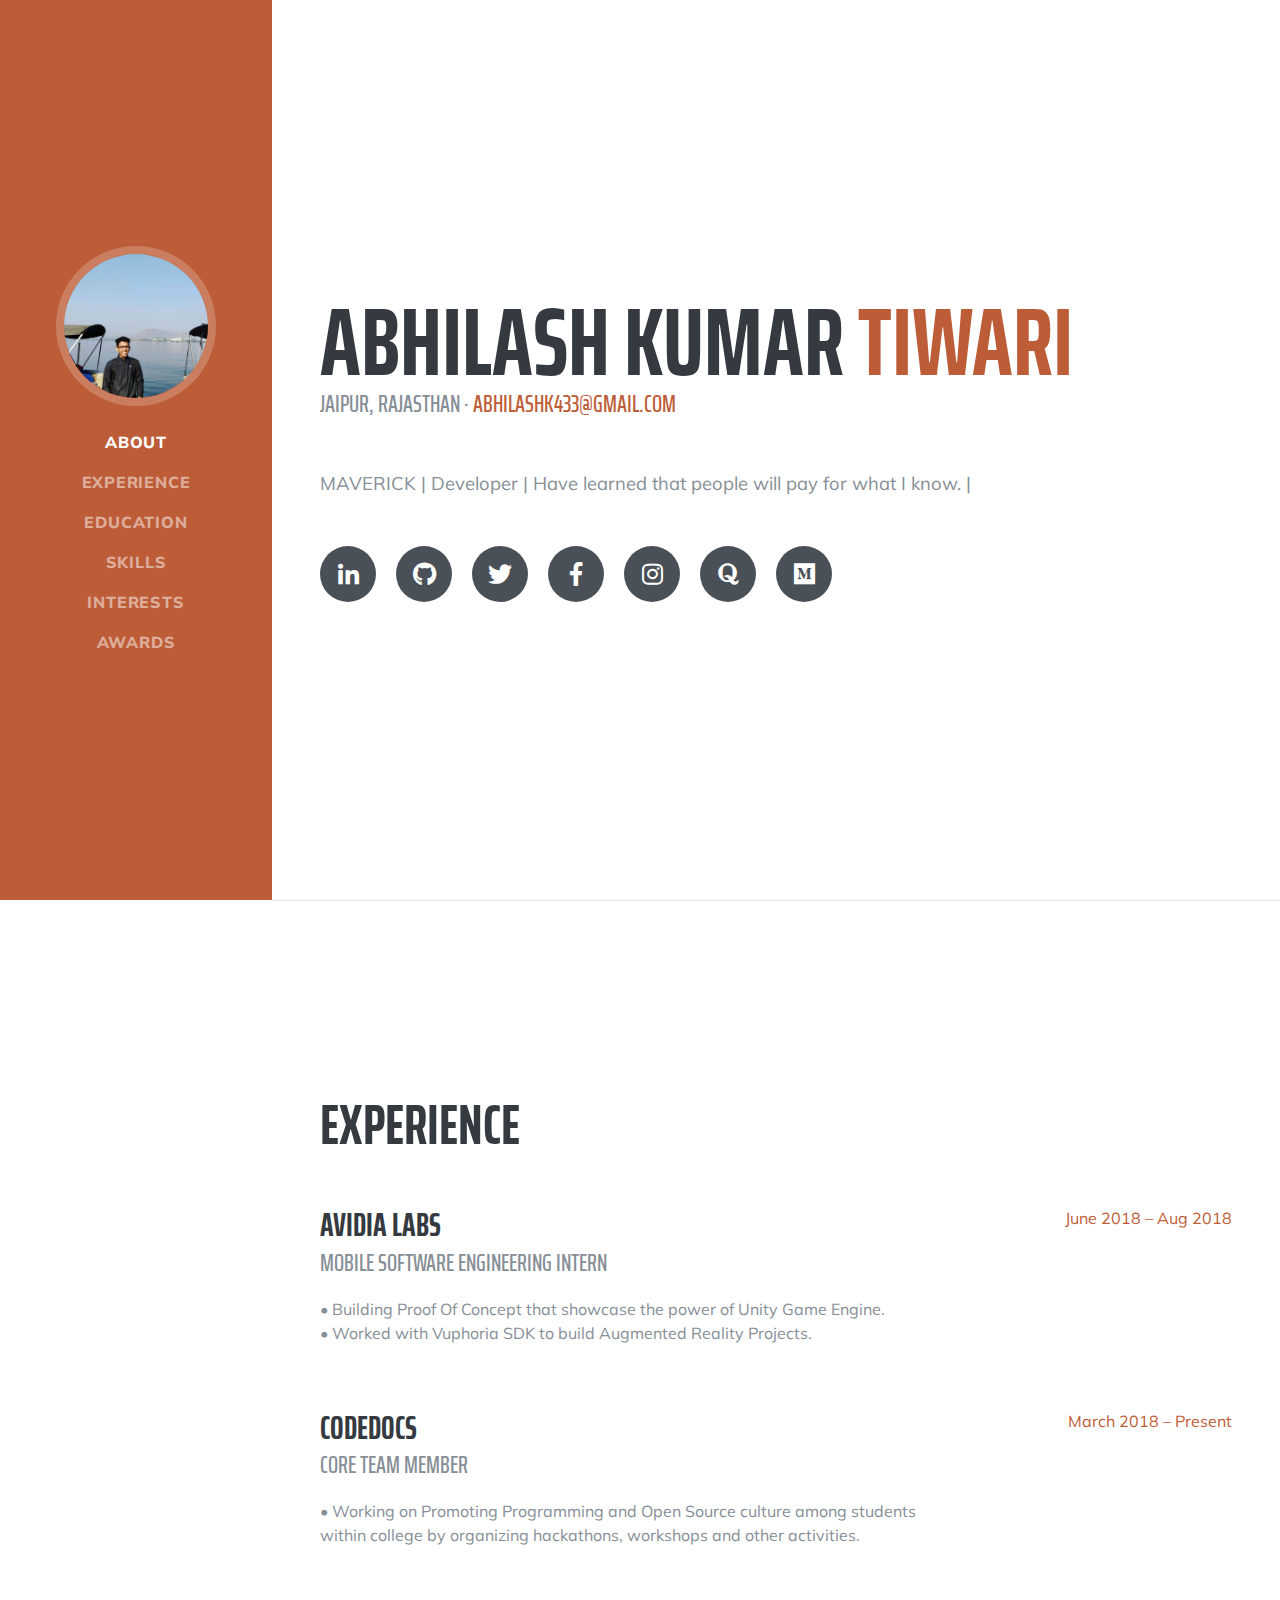
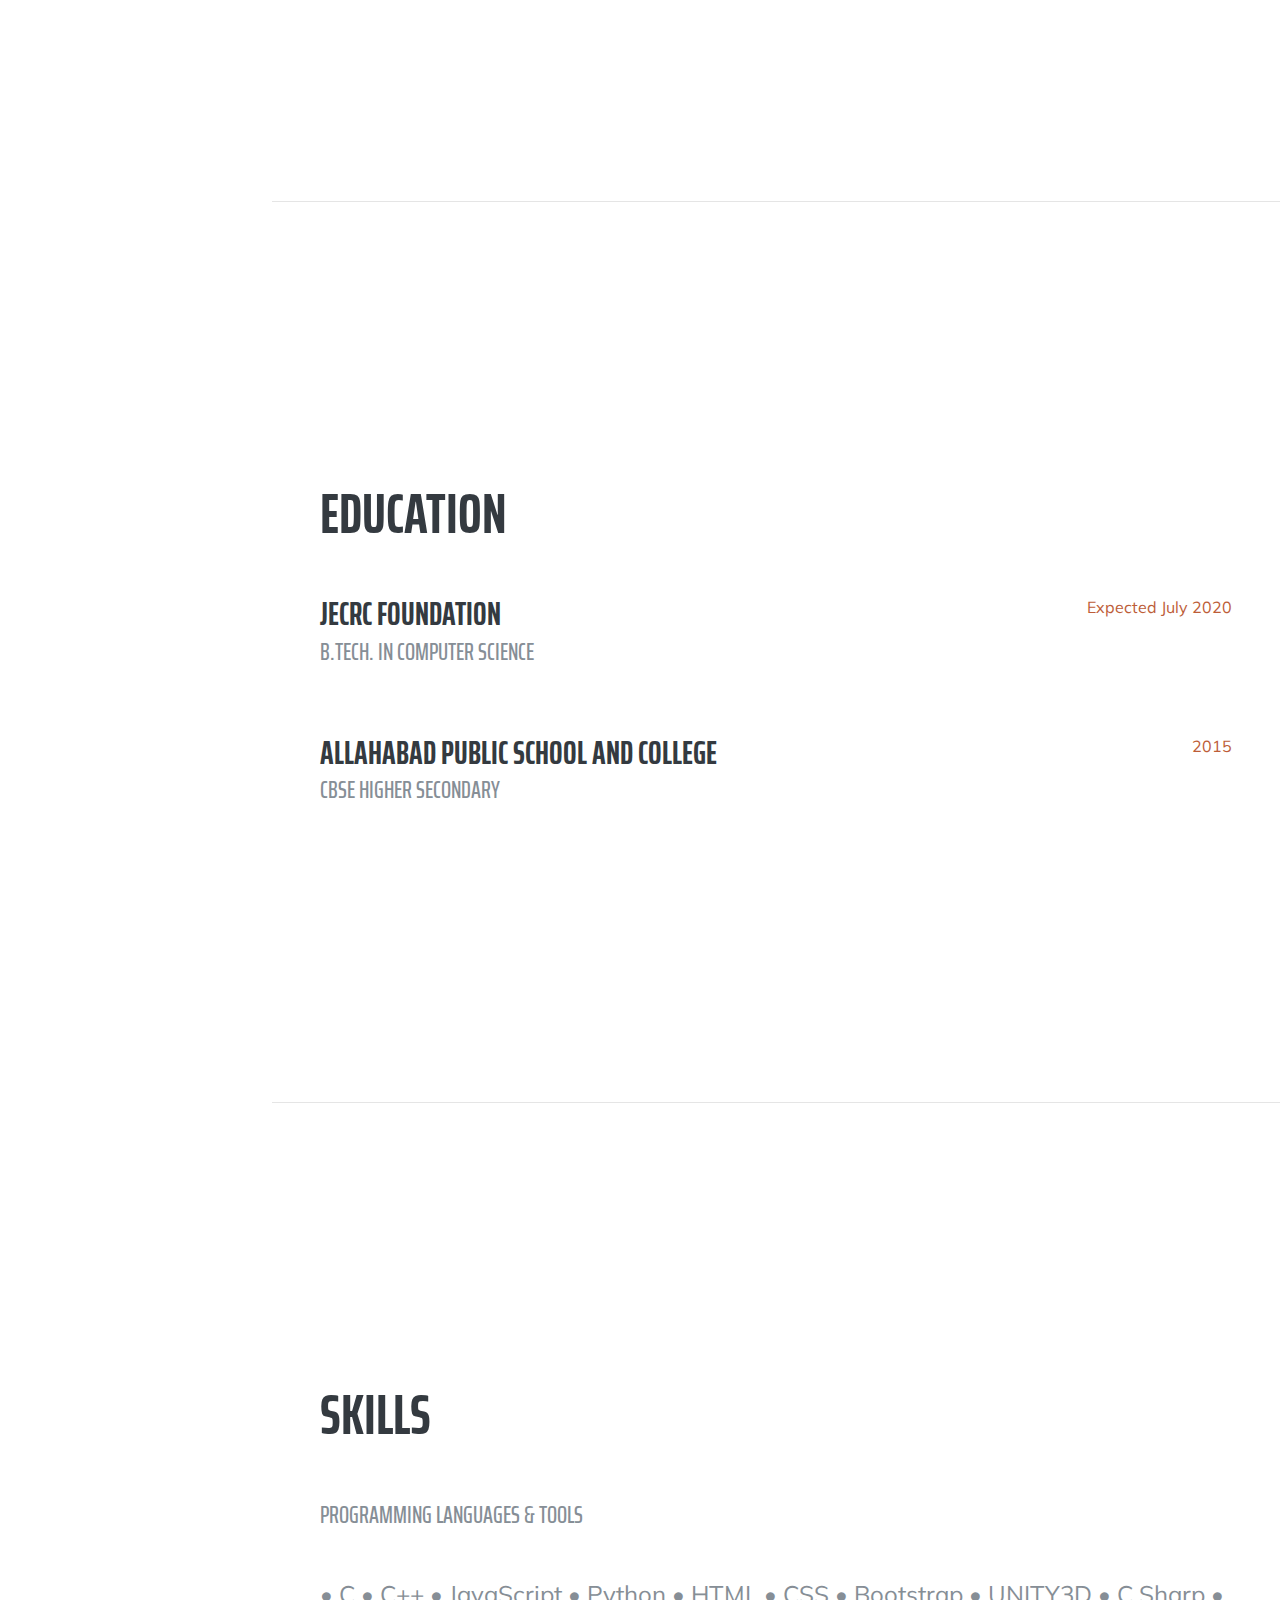
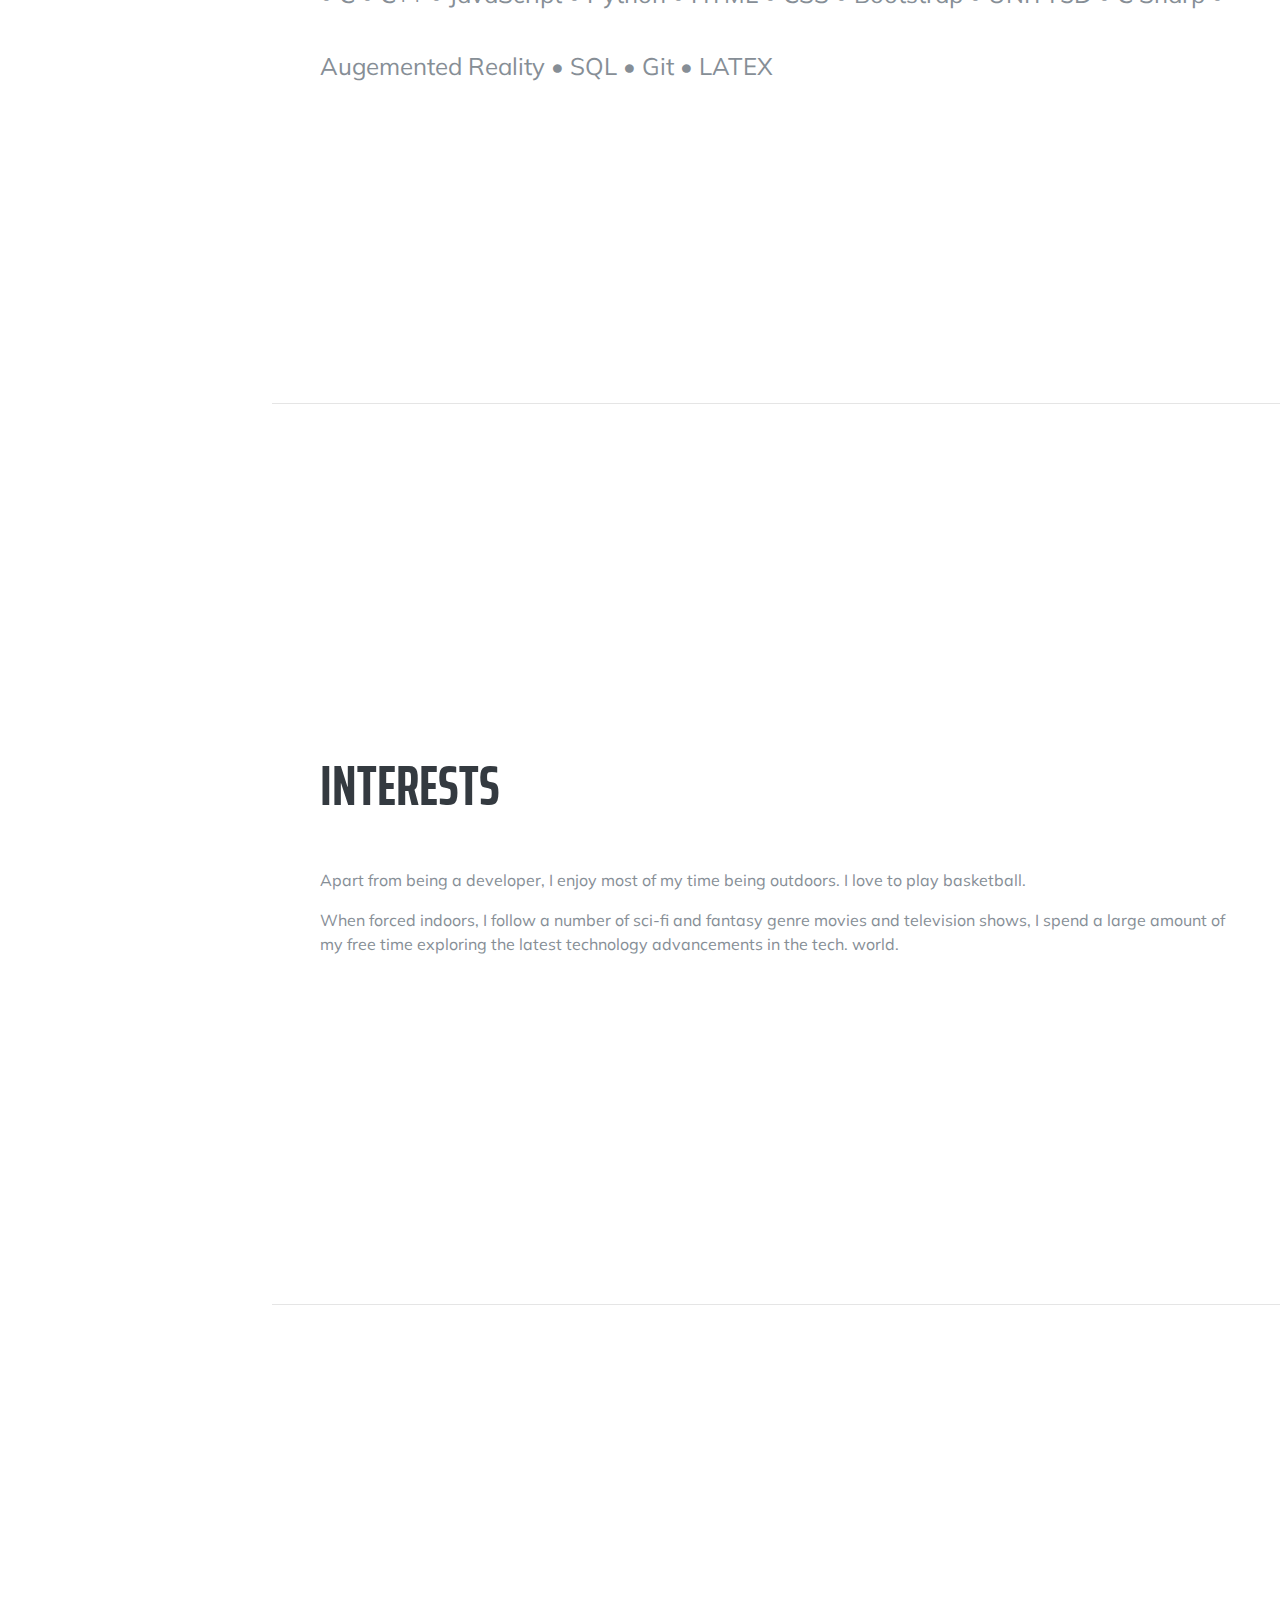
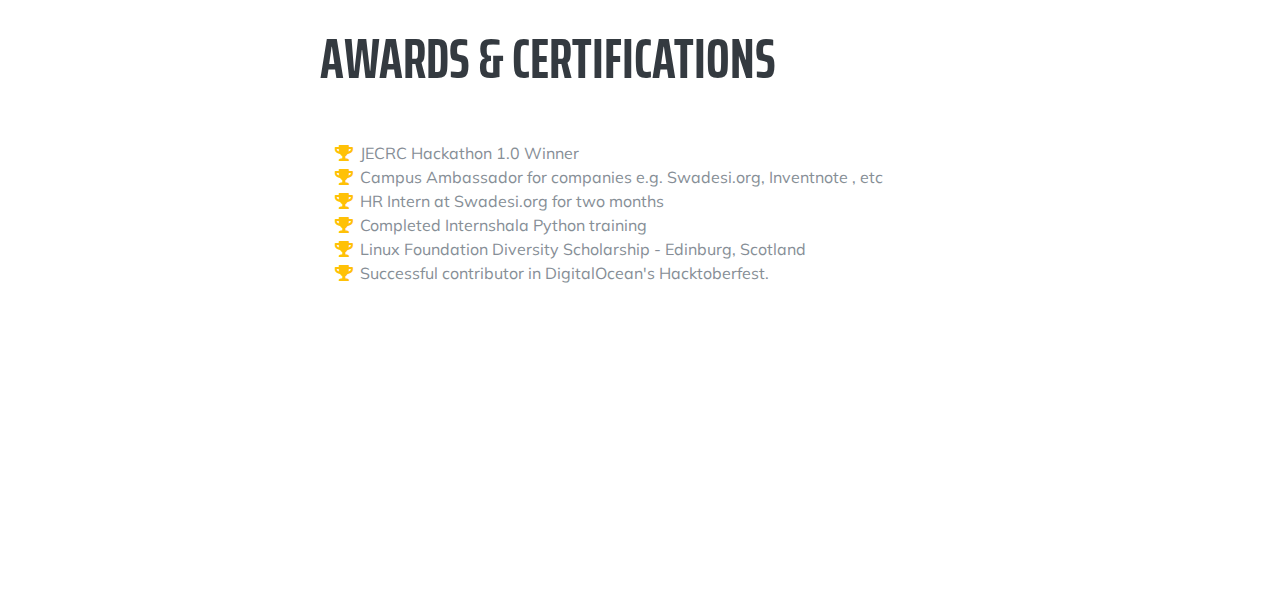
==== commit 49f1dc3c: "spell mistake. 1 word." ====
--- a/index.html
+++ b/index.html
@@ -175,7 +175,7 @@
                 <p><font size="5">• C • C++ • JavaScript • Python
                     • HTML • CSS • Bootstrap
                     • UNITY3D • C Sharp
-                    • Augmentend Reality
+                    • Augemented Reality
                     • SQL • Git • LATEX</font> 
                 </p>
               </li>
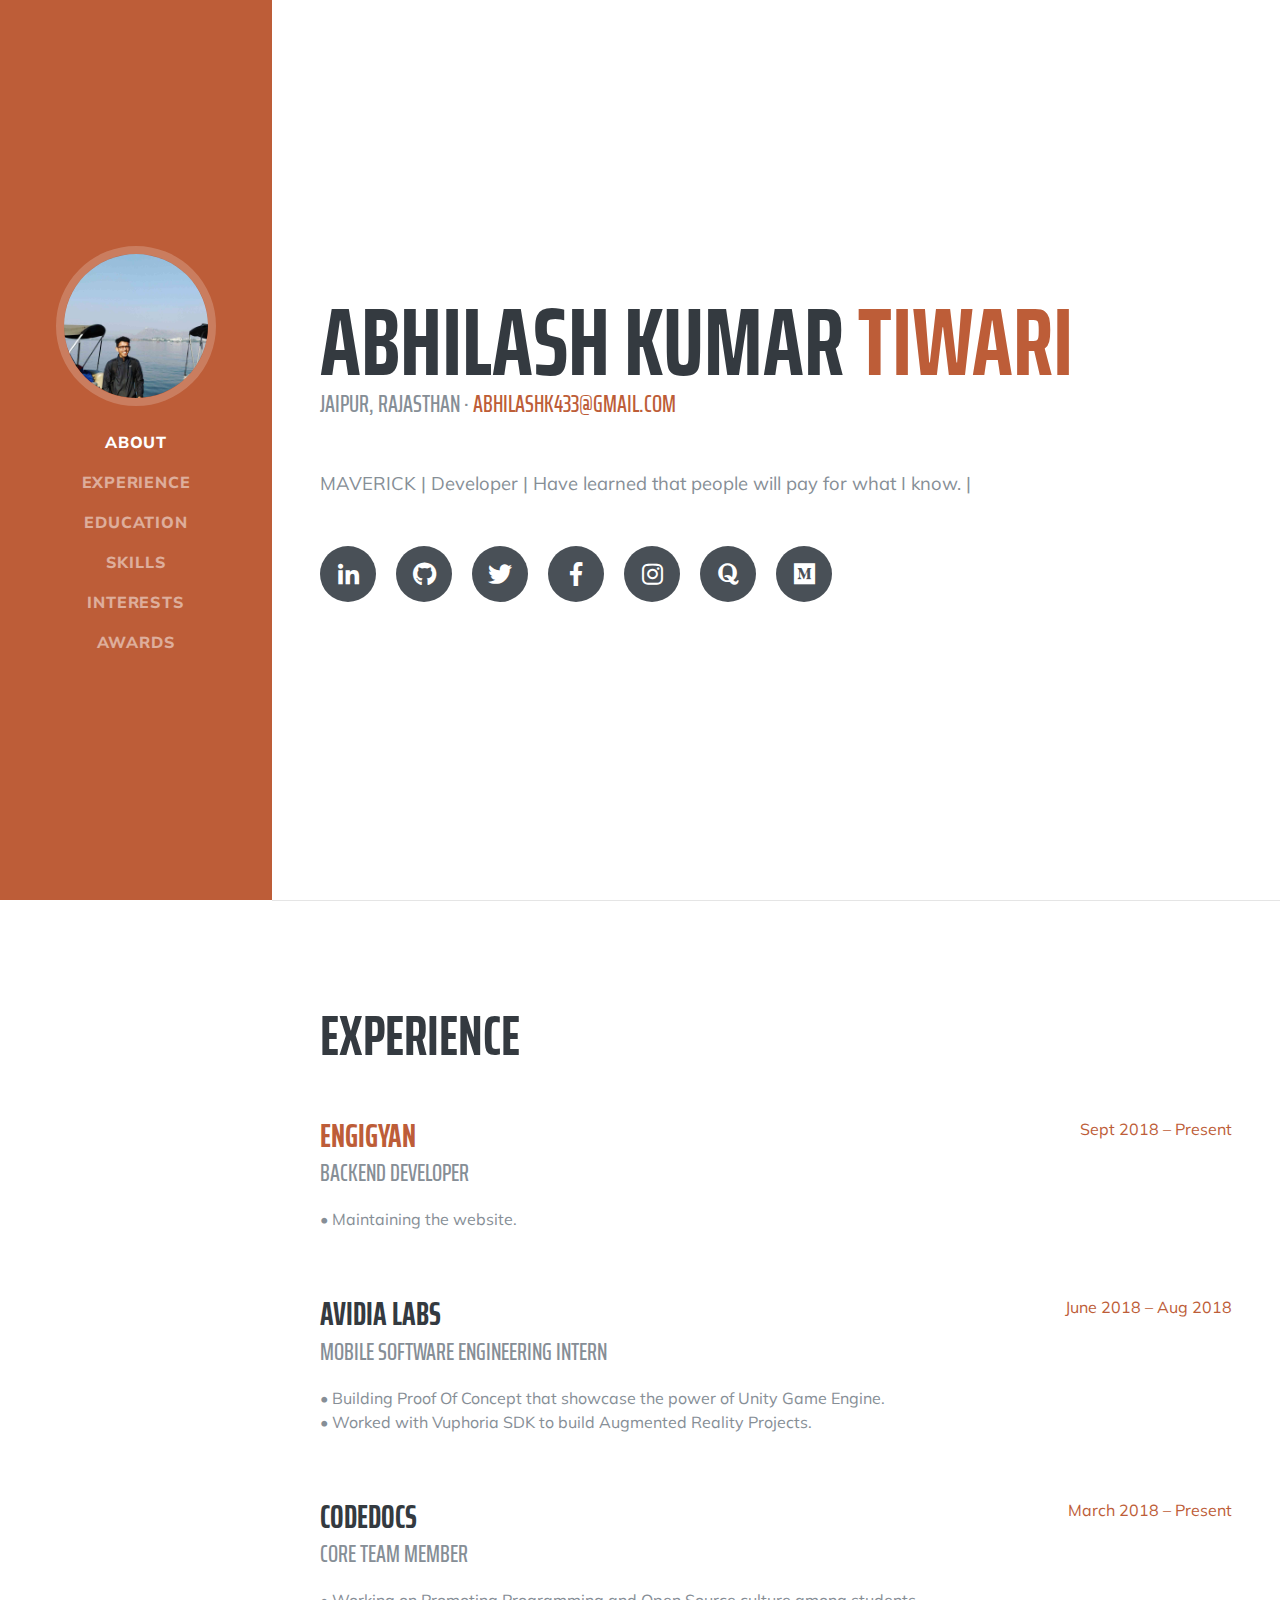
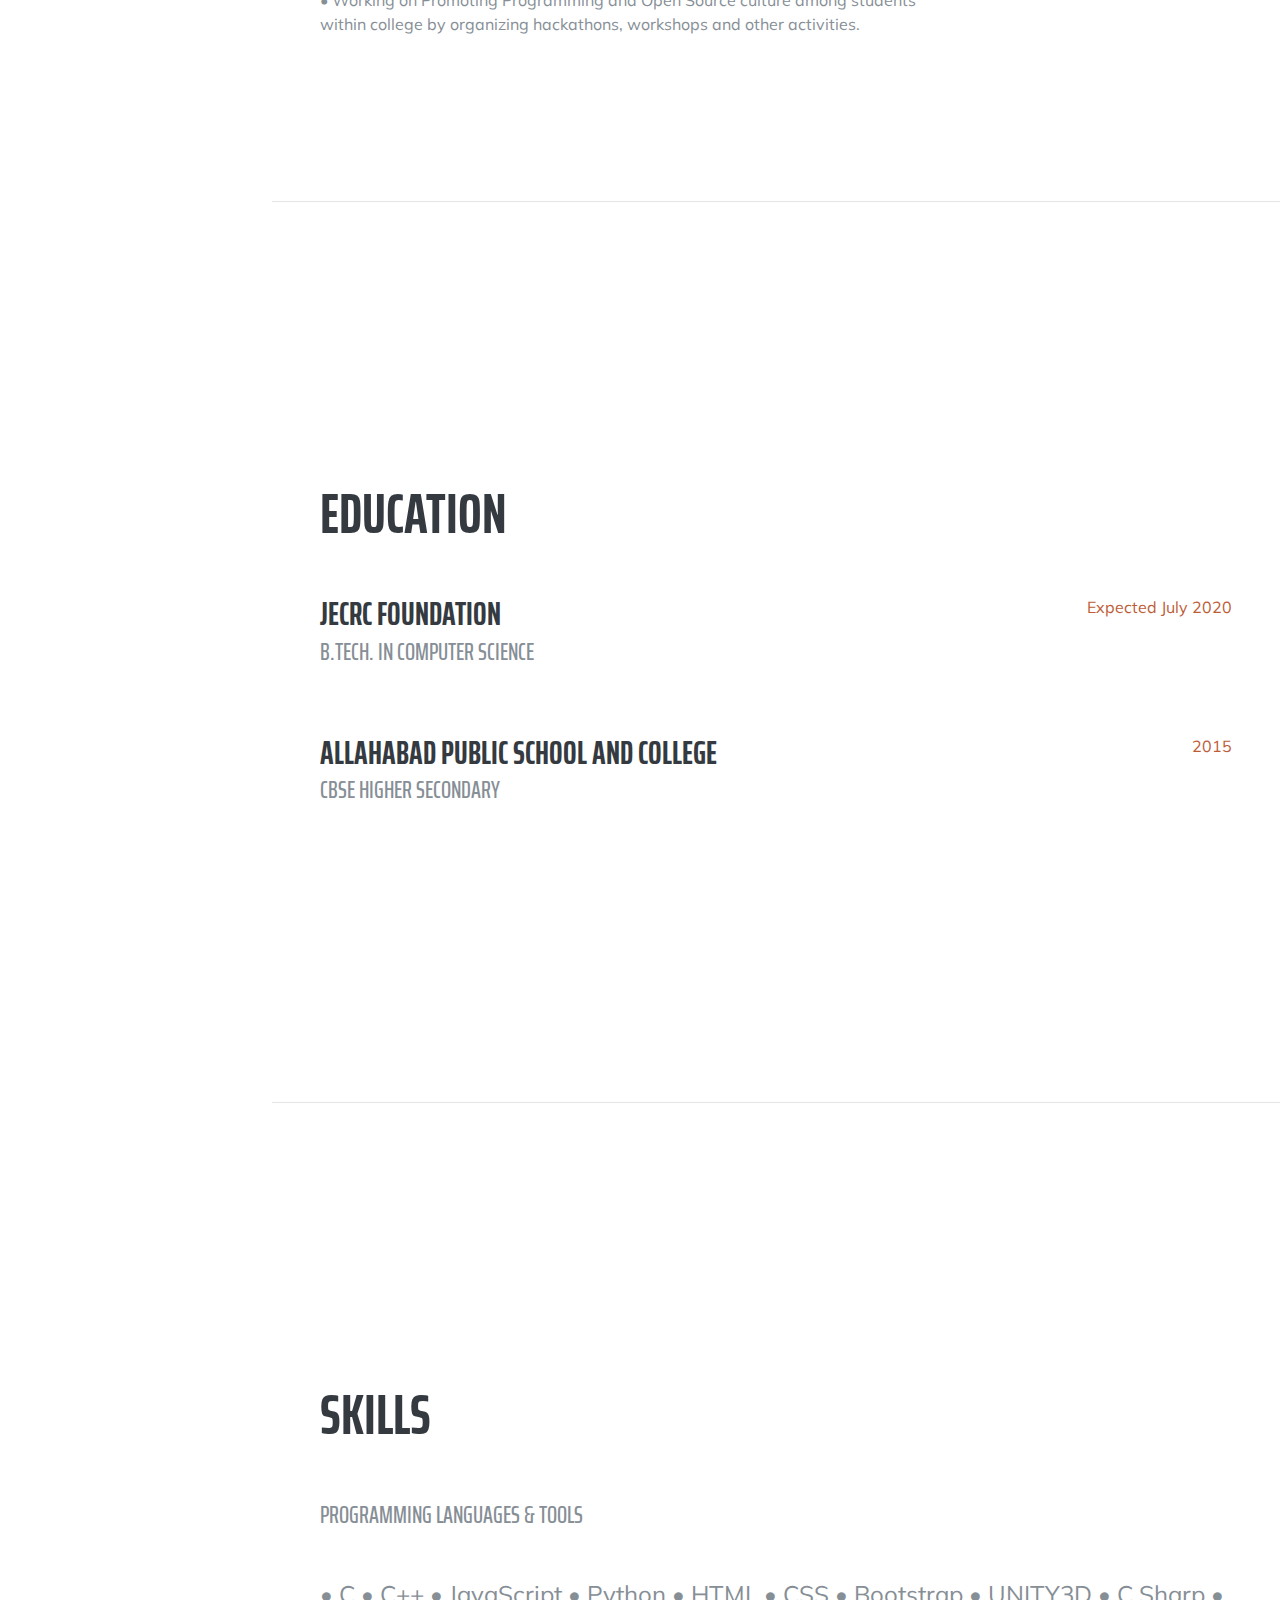
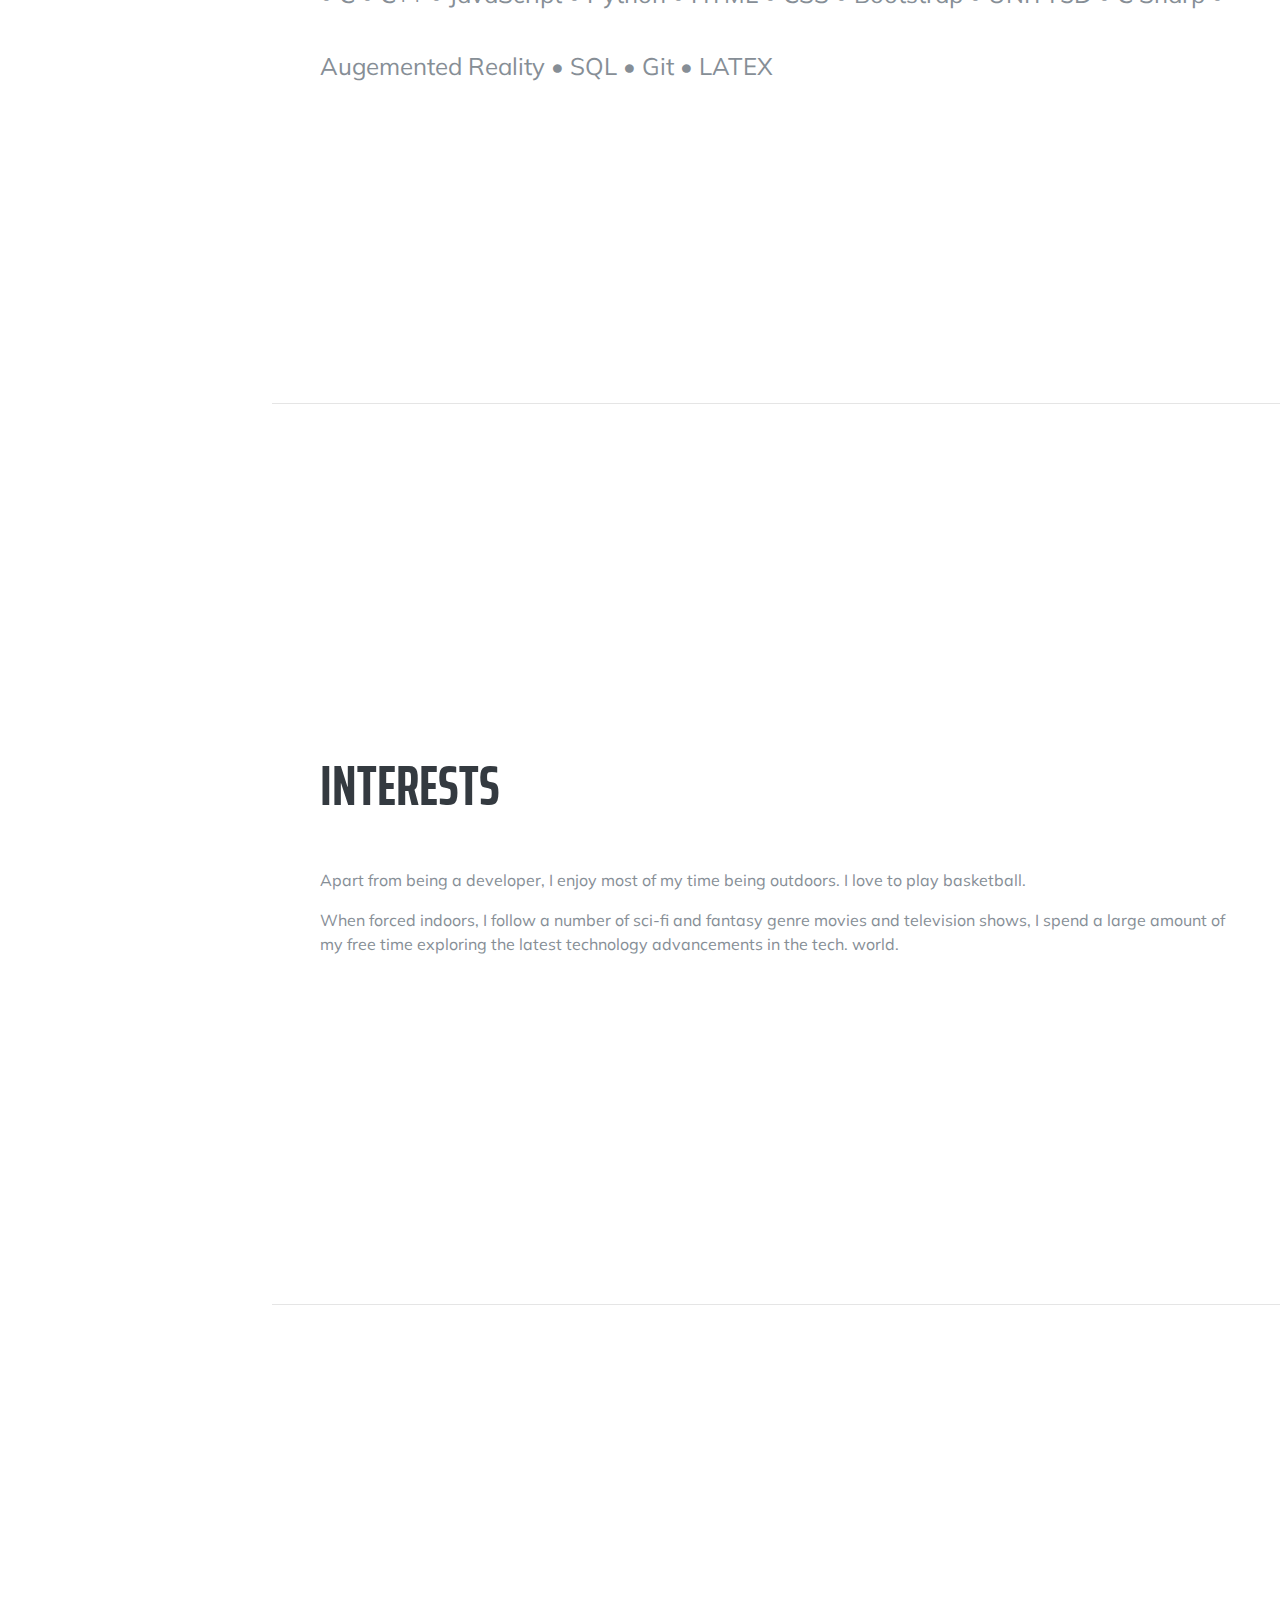
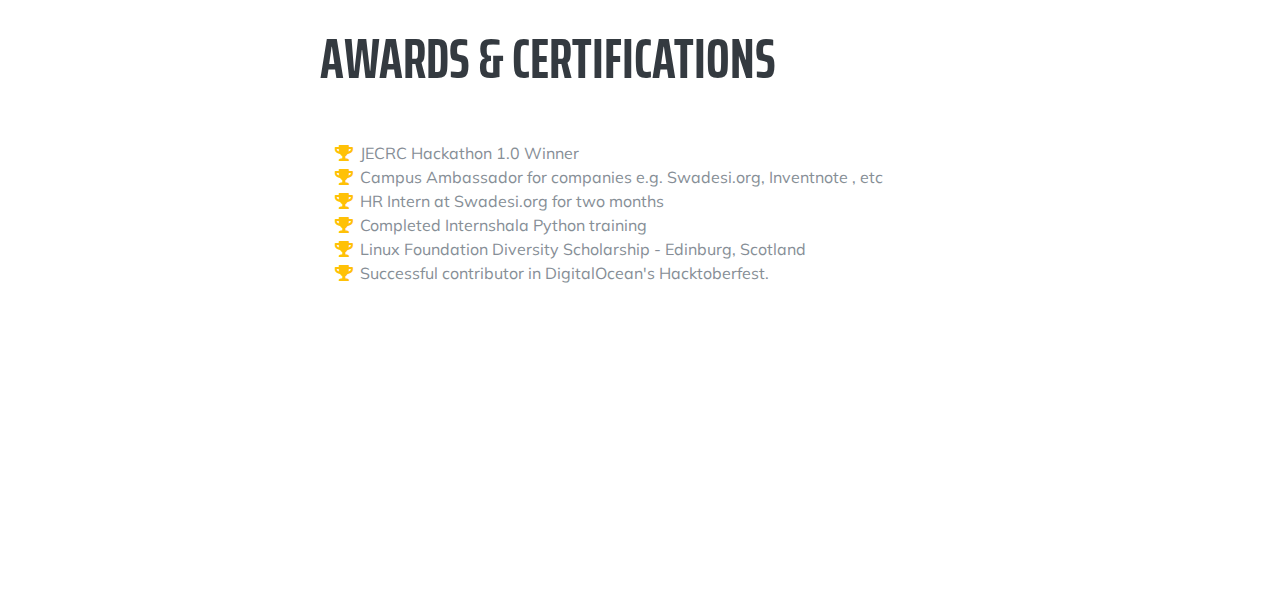
==== commit 7992c1c2: "added new position" ====
--- a/index.html
+++ b/index.html
@@ -9,6 +9,7 @@
     <meta name="author" content="">
 
     <title>Maverick</title>
+    <link rel="shortcut icon" href="img/title-icon.png" type="image/x-icon">
 
     <!-- Bootstrap core CSS -->
     <link href="vendor/bootstrap/css/bootstrap.min.css" rel="stylesheet">
@@ -102,6 +103,18 @@
       <section class="resume-section p-3 p-lg-5 d-flex flex-column" id="experience">
         <div class="my-auto">
           <h2 class="mb-5">Experience</h2>
+
+          <div class="resume-item d-flex flex-column flex-md-row mb-5">
+            <div class="resume-content mr-auto">
+              <h3 class="mb-0"><a href='https://engigyan.com/index.php' target="_blank">EngiGyan</a></h3>
+              <div class="subheading mb-3"> Backend developer</div>
+              <p>• Maintaining the website. <br>
+              </p>
+            </div>
+            <div class="resume-date text-md-right">
+              <span class="text-primary">Sept 2018 – Present</span>
+            </div>
+          </div>
 
           <div class="resume-item d-flex flex-column flex-md-row mb-5">
             <div class="resume-content mr-auto">
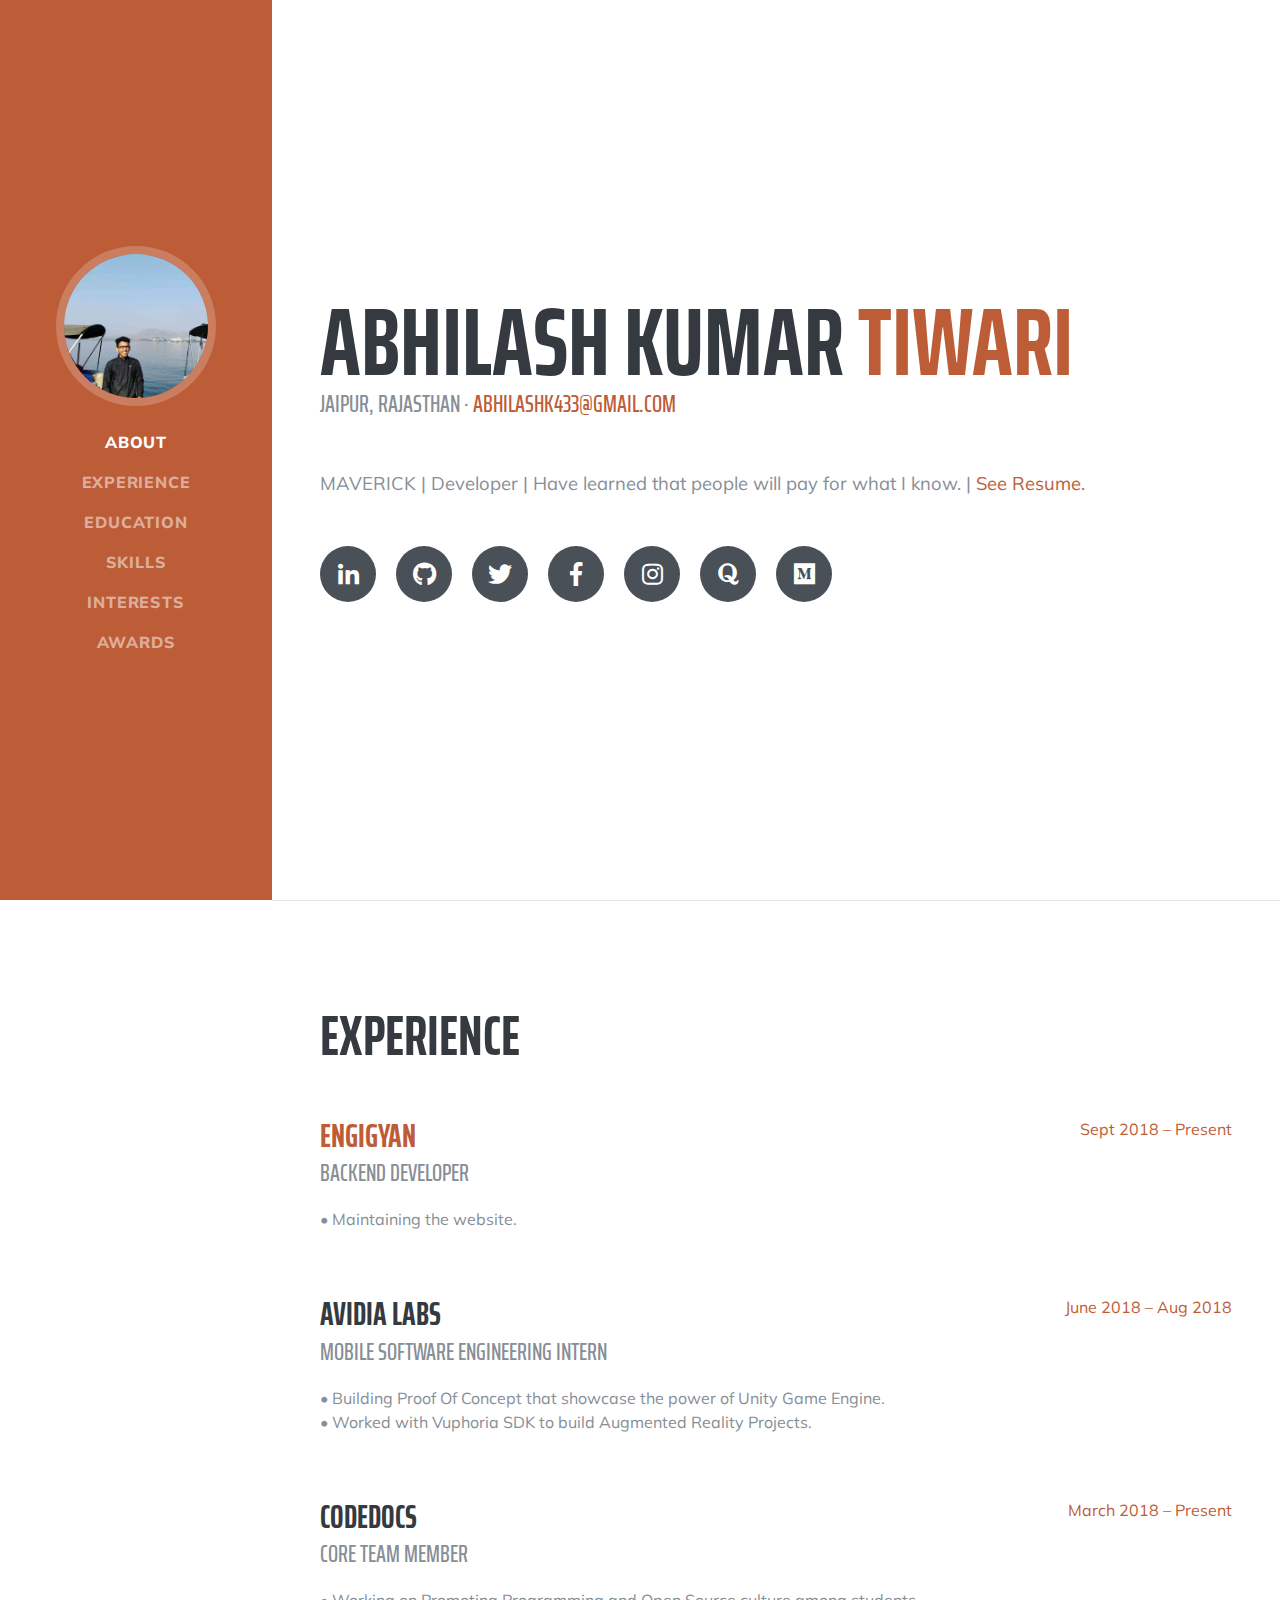
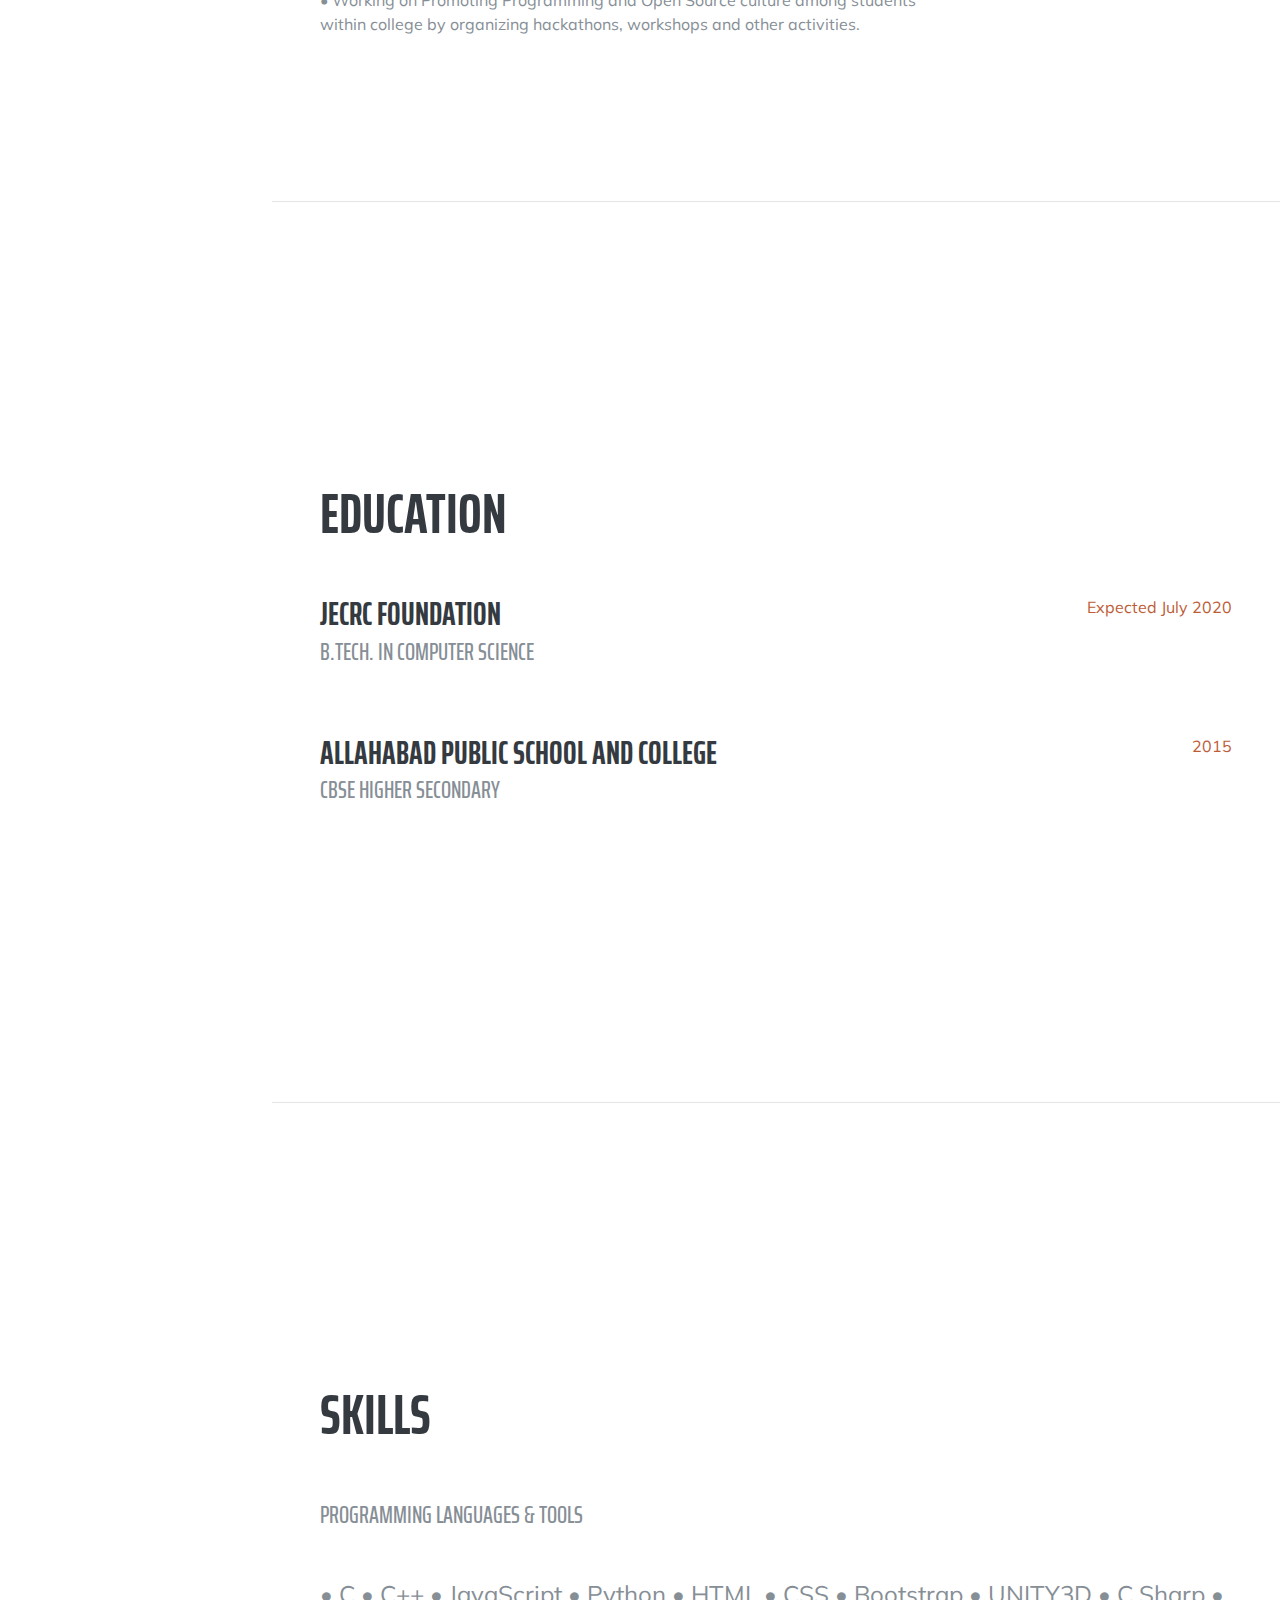
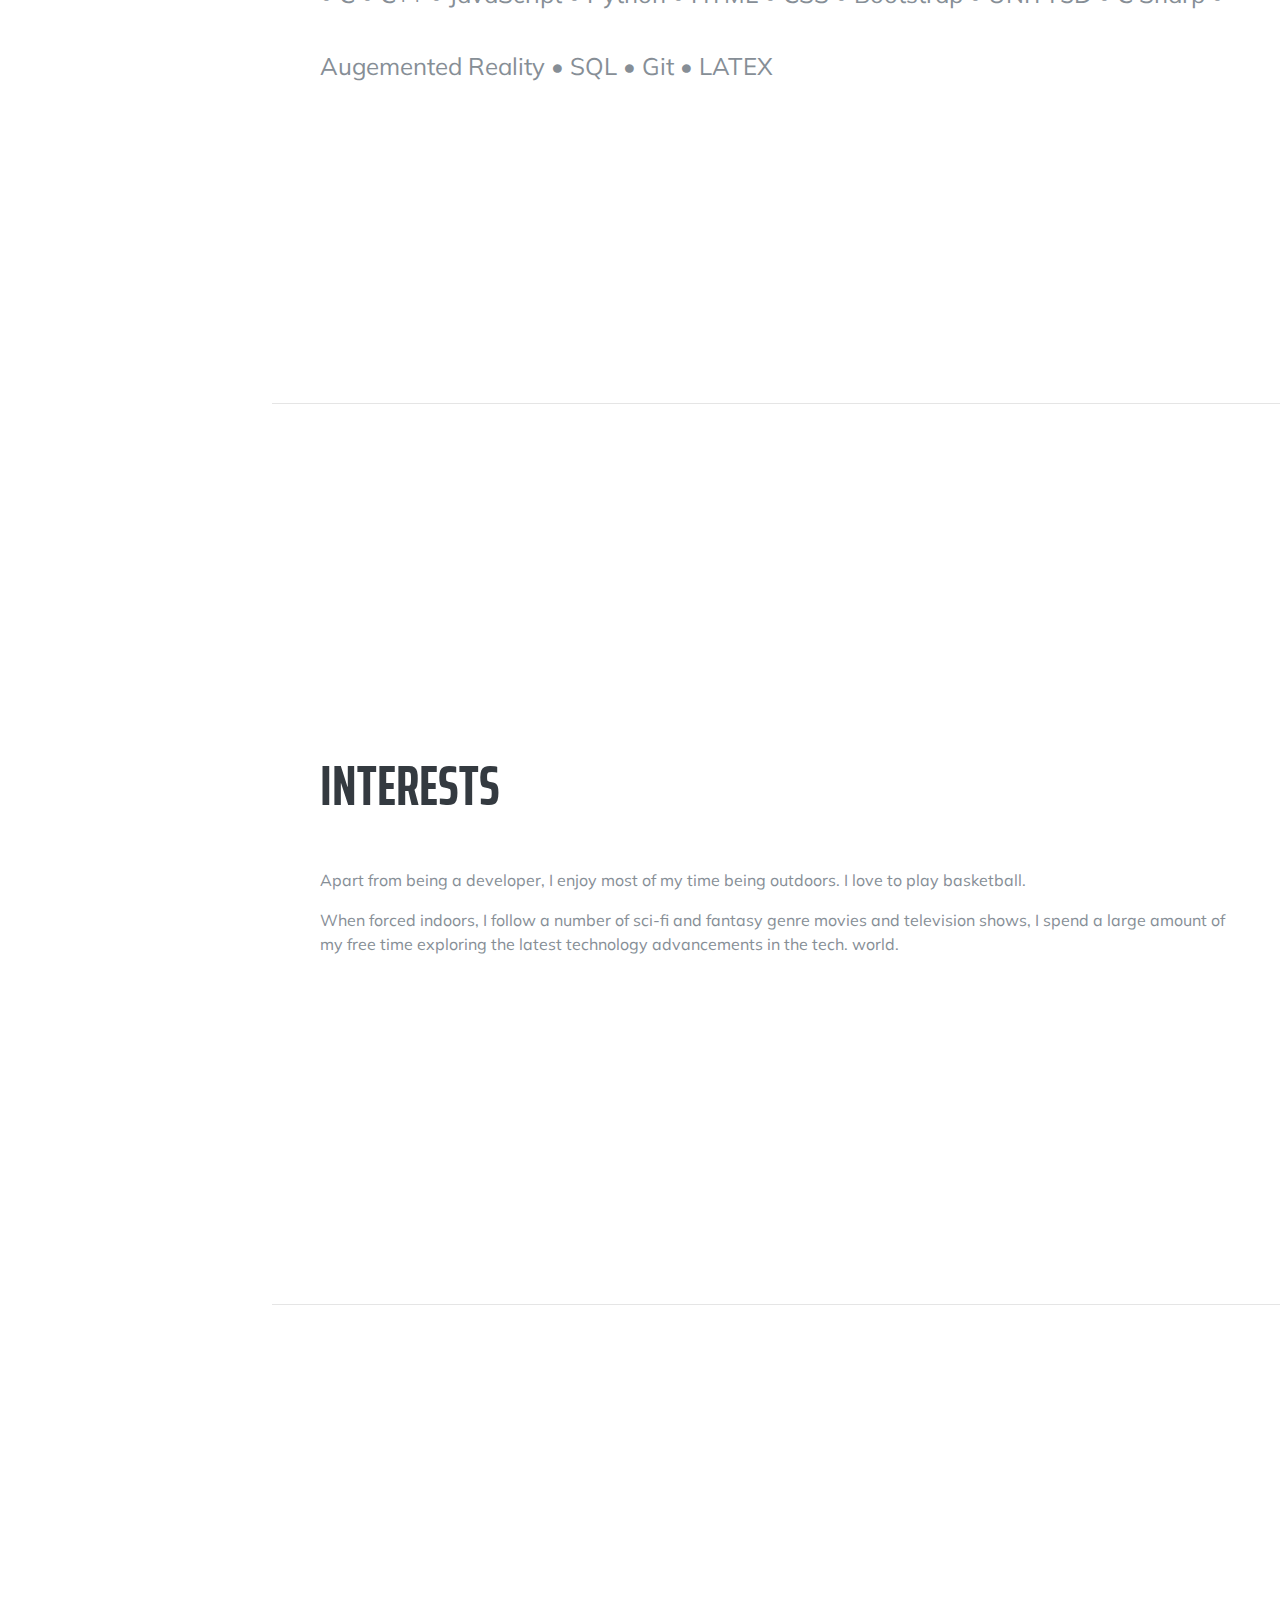
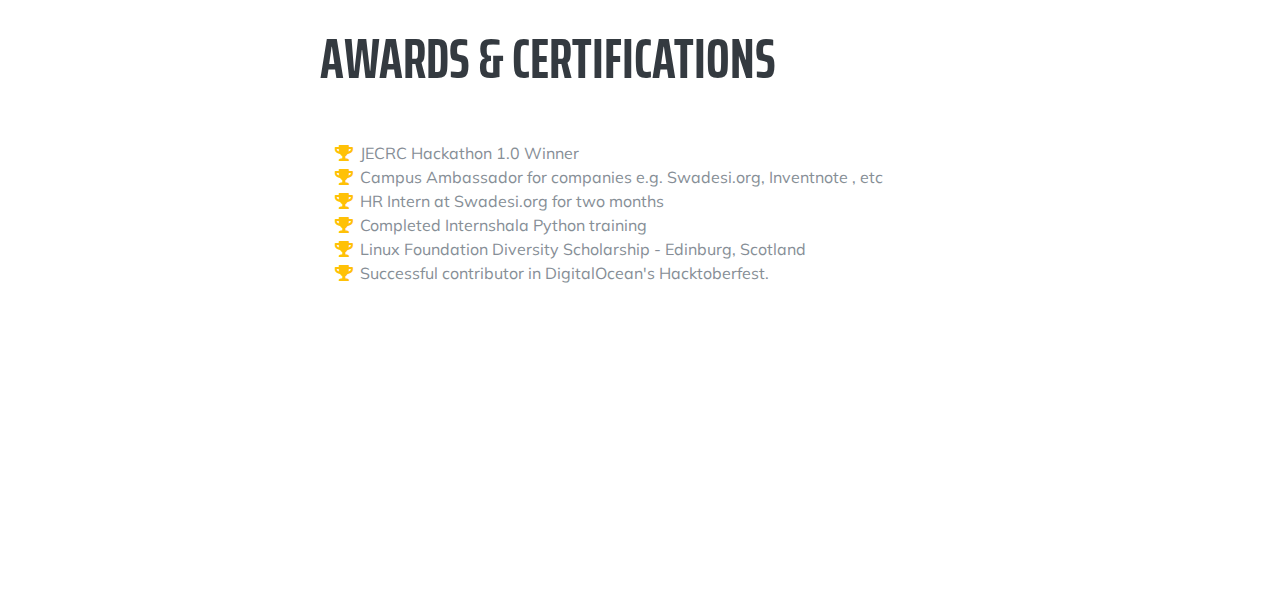
==== commit 5253a0a8: "added Resume." ====
--- a/index.html
+++ b/index.html
@@ -70,7 +70,7 @@
           <div class="subheading mb-5">Jaipur, Rajasthan · 
             <a href="mailto:name@email.com">abhilashk433@gmail.com</a>
           </div>
-          <p class="lead mb-5">MAVERICK | Developer | Have learned that people will pay for what I know. | </p>
+          <p class="lead mb-5">MAVERICK | Developer | Have learned that people will pay for what I know. | <a href="http://bit.ly/abhilashk433" target="_blank">See Resume.</a> </p>
           <div class="social-icons">
             <a href="https://www.linkedin.com/in/abhilashk433/" target="_blank">
               <i class="fab fa-linkedin-in"></i>
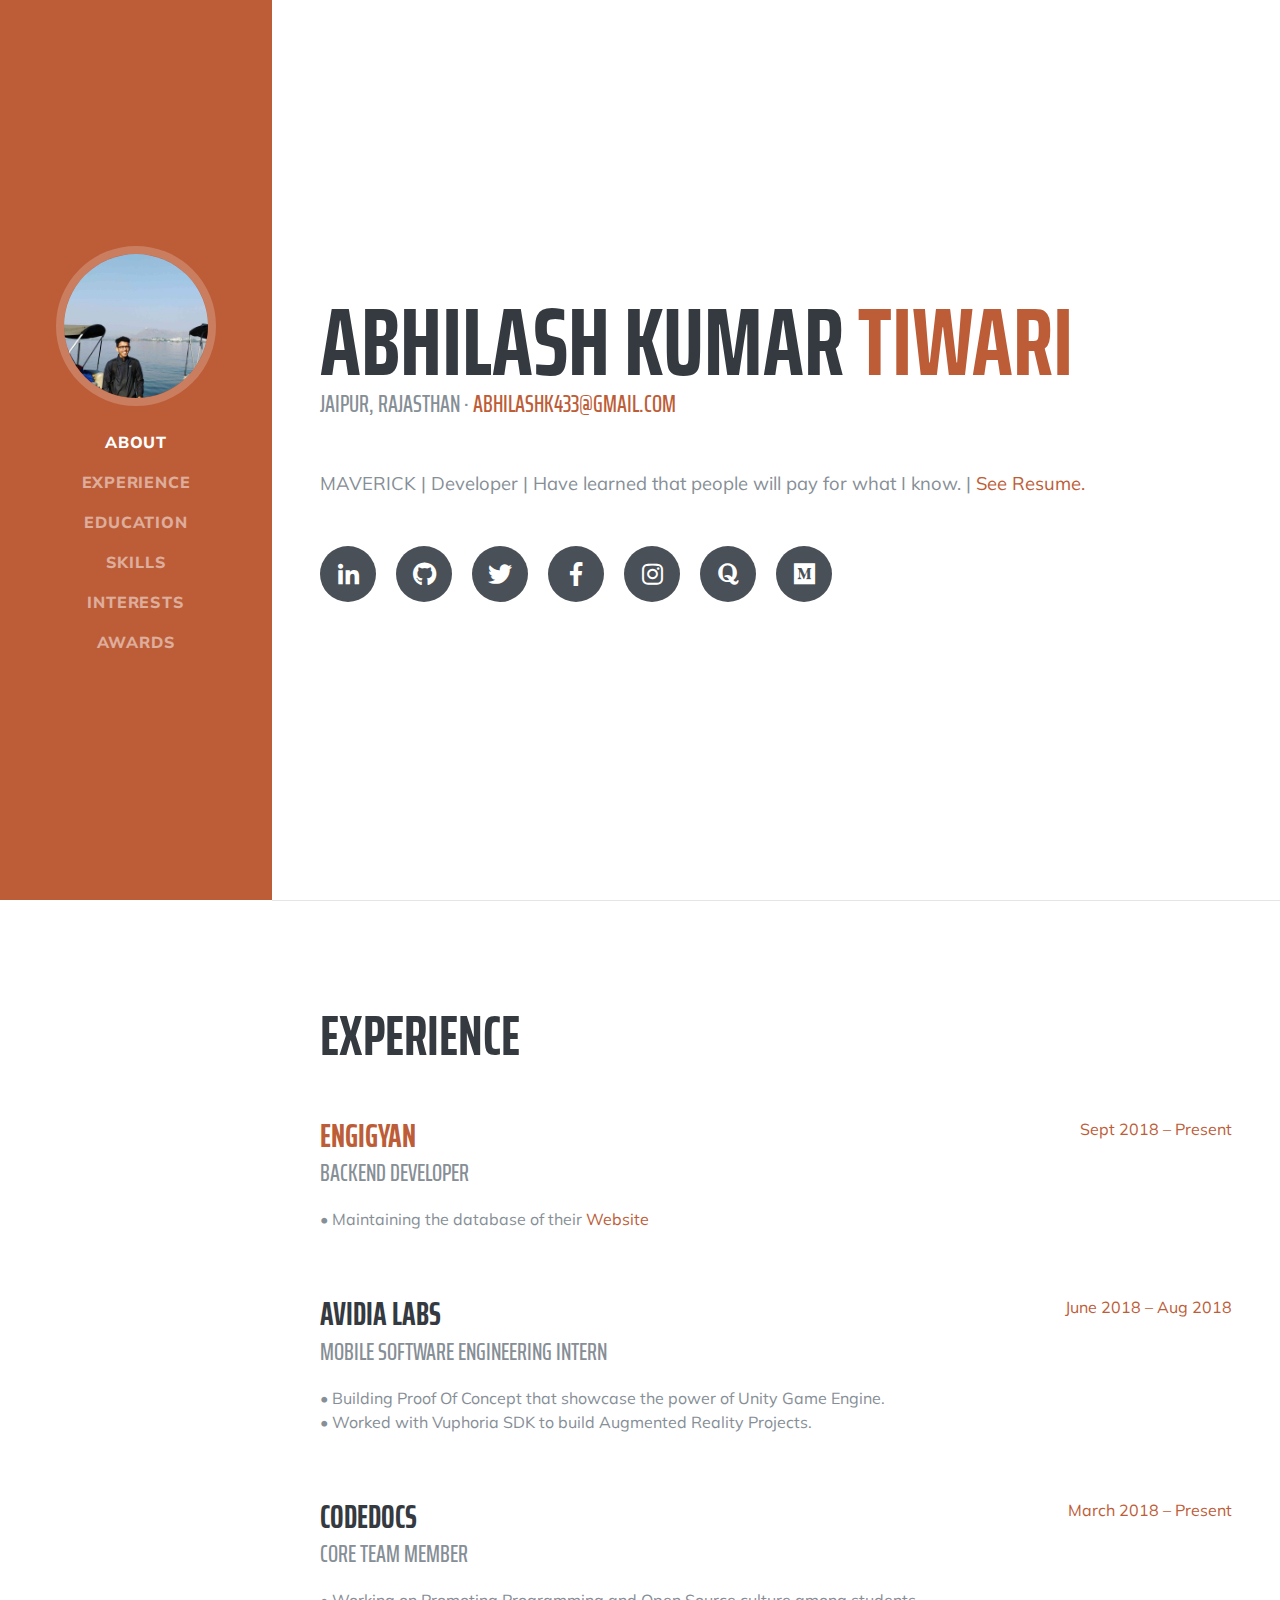
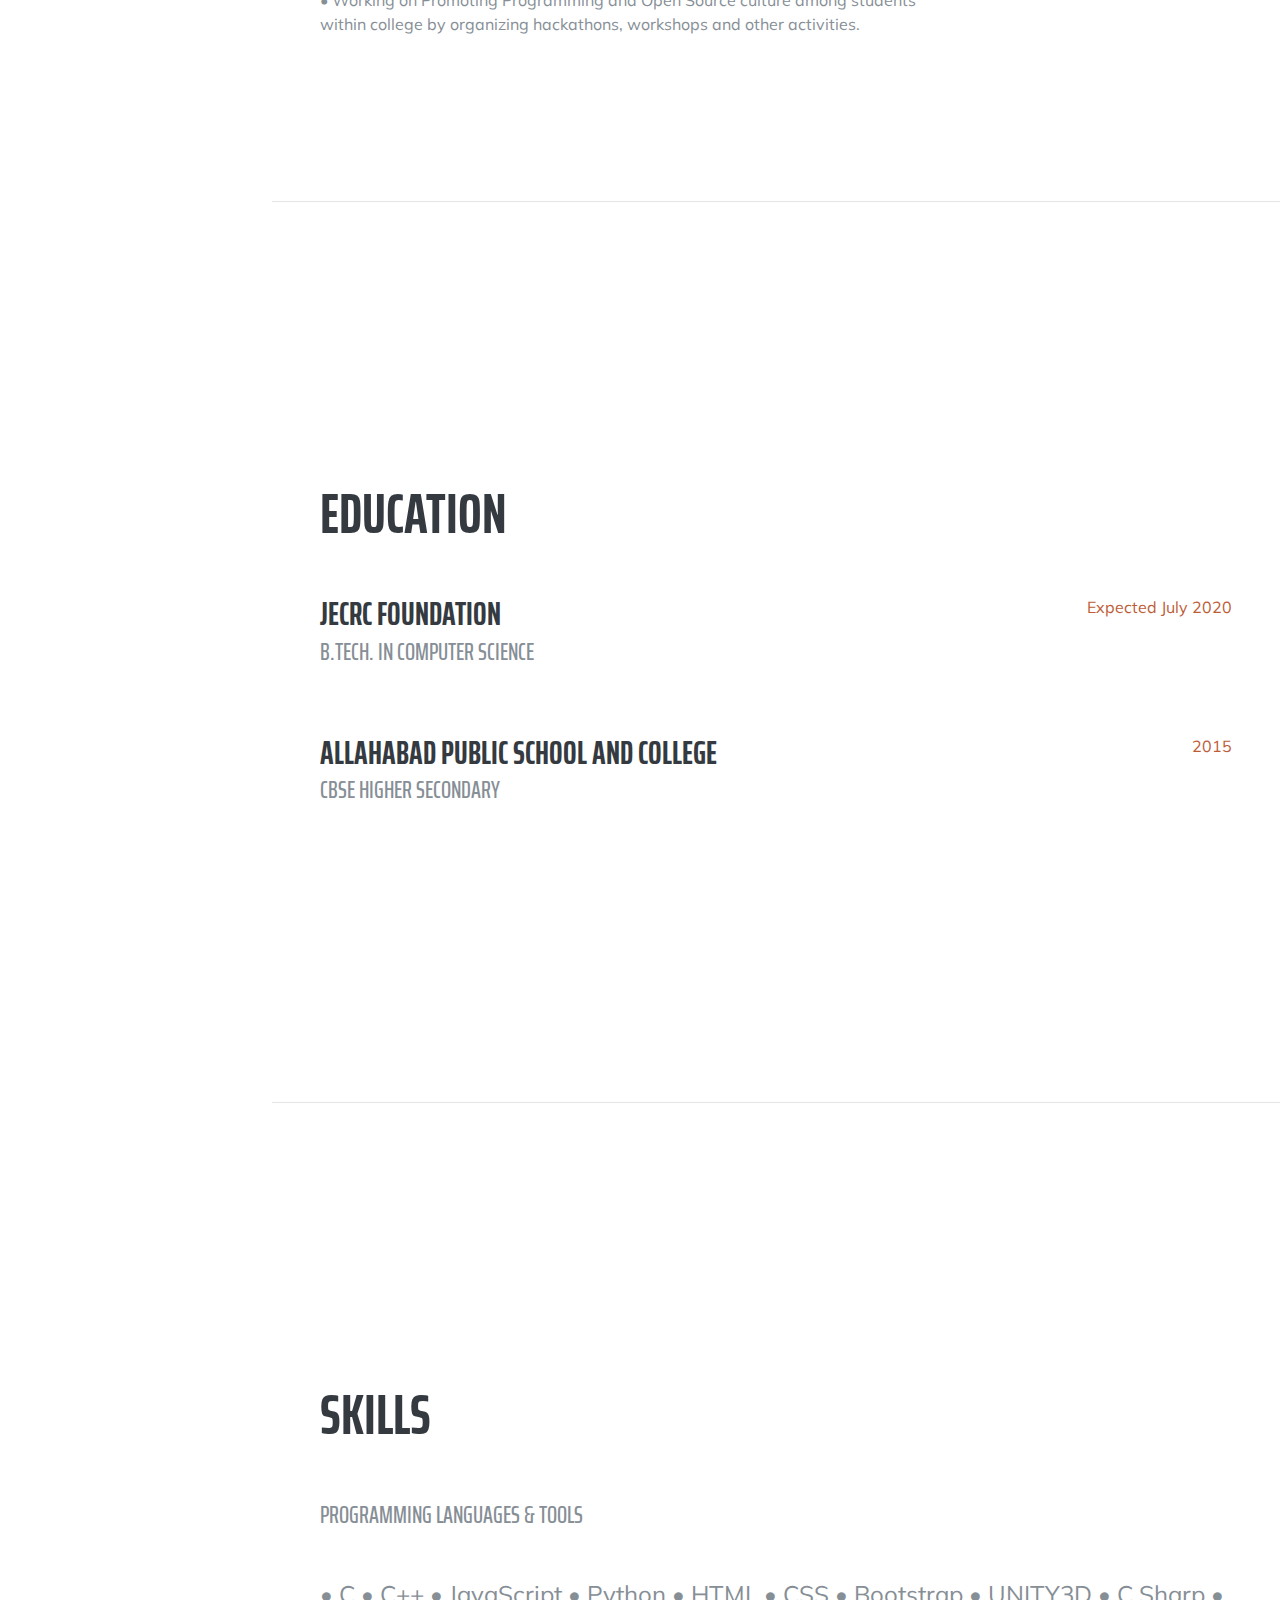
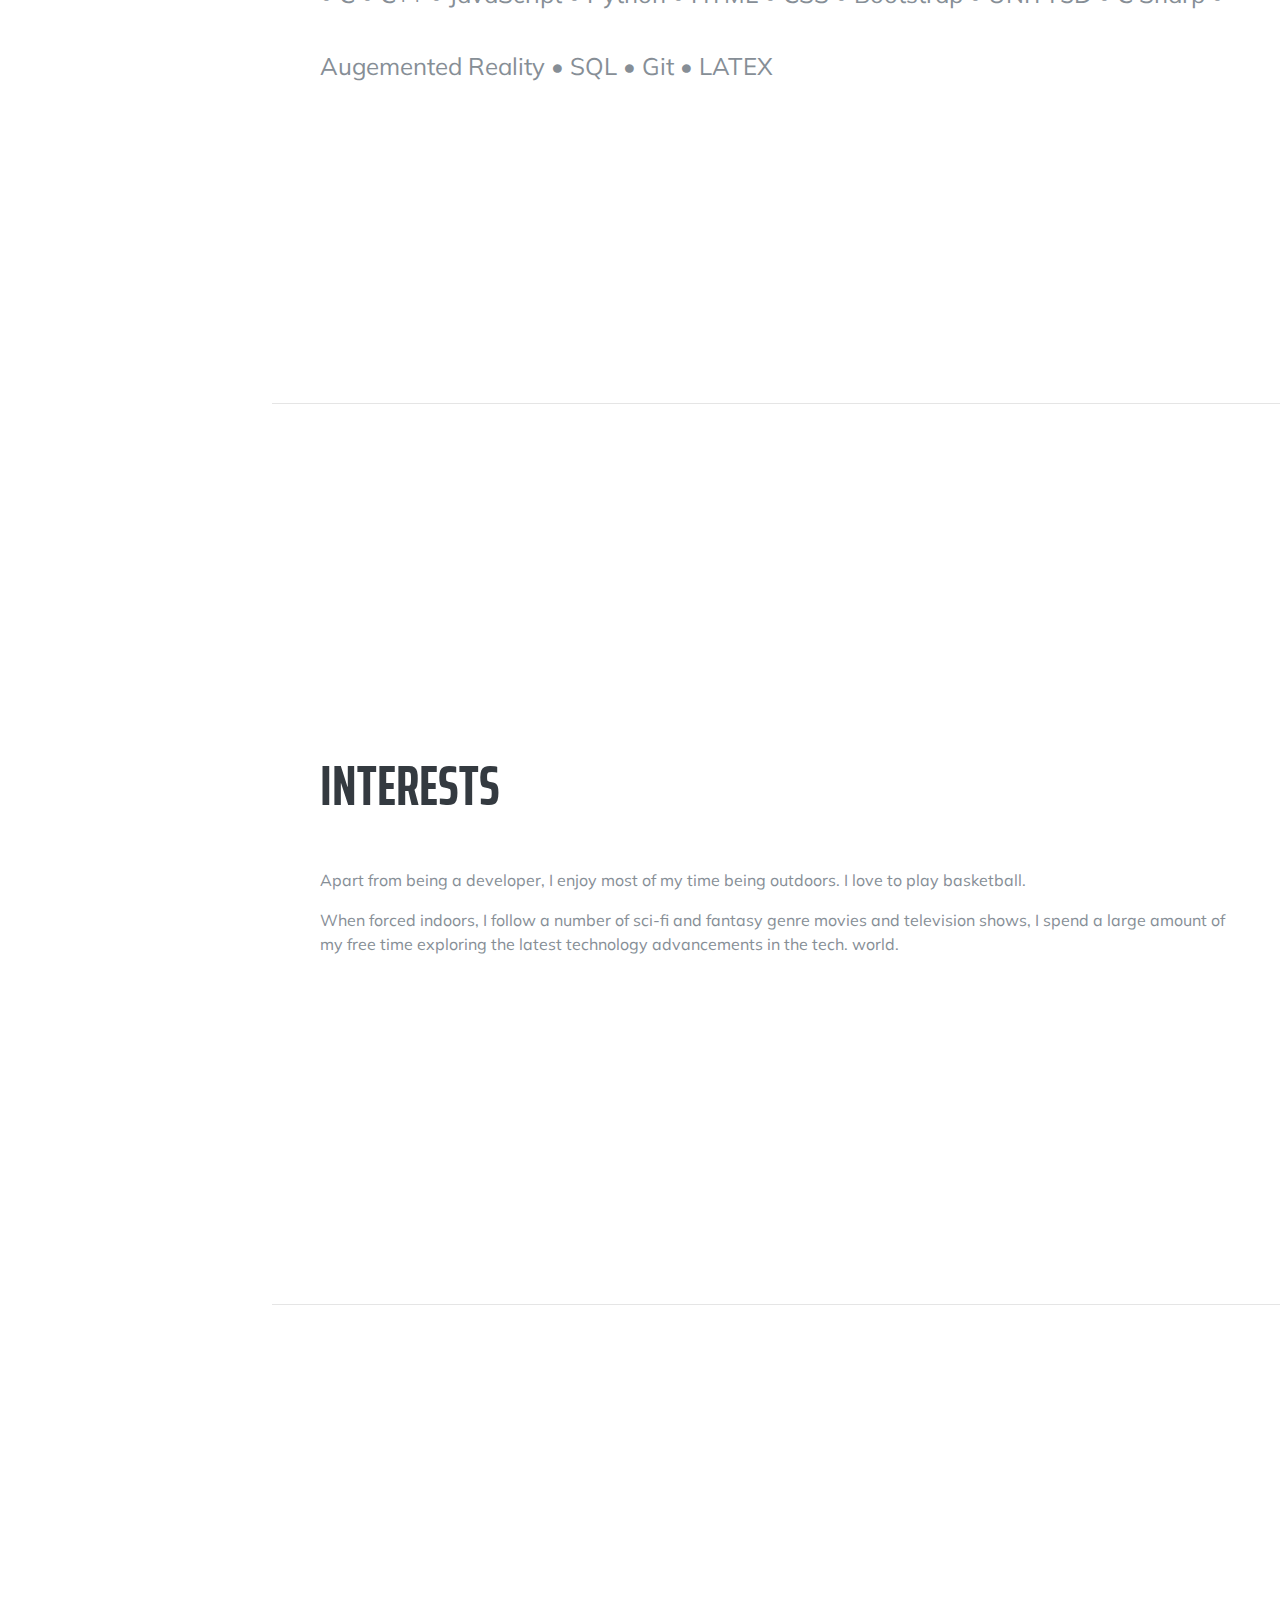
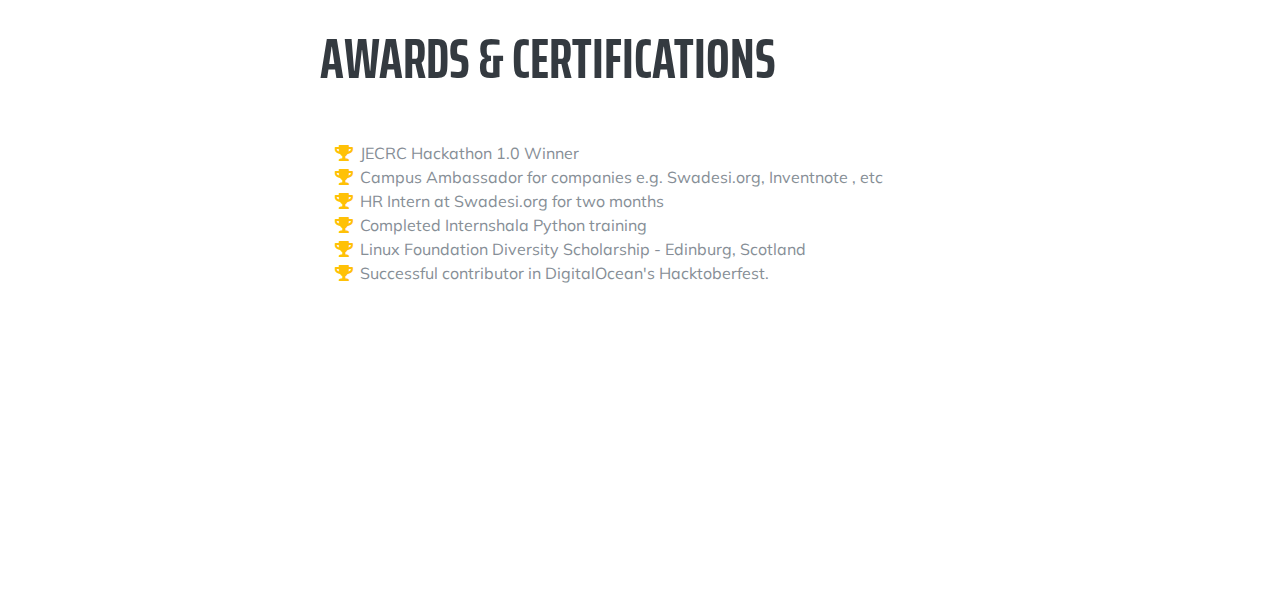
==== commit 778d18d0: "Updates the links with bit.ly links." ====
--- a/index.html
+++ b/index.html
@@ -72,25 +72,25 @@
           </div>
           <p class="lead mb-5">MAVERICK | Developer | Have learned that people will pay for what I know. | <a href="http://bit.ly/abhilashk433" target="_blank">See Resume.</a> </p>
           <div class="social-icons">
-            <a href="https://www.linkedin.com/in/abhilashk433/" target="_blank">
+            <a href="http://bit.ly/2zQ7xuu" target="_blank">
               <i class="fab fa-linkedin-in"></i>
             </a>
-            <a href="https://github.com/abhilashk433" target="_blank">
+            <a href="http://bit.ly/2IDzdWn" target="_blank">
               <i class="fab fa-github"></i>
             </a>
-            <a href="https://twitter.com/abhilashk433" target="_blank">
+            <a href="http://bit.ly/2OFjStw" target="_blank">
               <i class="fab fa-twitter"></i>
             </a>
-            <a href="https://www.facebook.com/abhilashk433" target="_blank">
+            <a href="http://bit.ly/2P4AibY" target="_blank">
               <i class="fab fa-facebook-f"></i>
             </a>
-            <a href="https://www.instagram.com/abhilash_ti_wari/?hl=en" target="_blank">
+            <a href="http://bit.ly/abhilashtiwari" target="_blank">
               <i class="fab fa-instagram"></i>
             </a>
-            <a href="https://www.quora.com/profile/Abhilash-Kumar-182?share=ebcb8e58&srid=hCzfw" target="_blank">
+            <a href="http://bit.ly/2OEanuE" target="_blank">
               <i class="fab fa-quora"></i>
             </a>
-            <a href="https://medium.com/@abhilashk433" target="_blank">
+            <a href="http://bit.ly/2QrwUrM" target="_blank">
               <i class="fab fa-medium"></i>
             </a>
           </div>
@@ -106,9 +106,9 @@
 
           <div class="resume-item d-flex flex-column flex-md-row mb-5">
             <div class="resume-content mr-auto">
-              <h3 class="mb-0"><a href='https://engigyan.com/index.php' target="_blank">EngiGyan</a></h3>
+              <h3 class="mb-0"><a href='http://bit.ly/2PeawSU' target="_blank">EngiGyan</a></h3>
               <div class="subheading mb-3"> Backend developer</div>
-              <p>• Maintaining the website. <br>
+              <p>• Maintaining the database of their <a href='http://bit.ly/2PeawSU' target="_blank">Website</a> <br>
               </p>
             </div>
             <div class="resume-date text-md-right">
